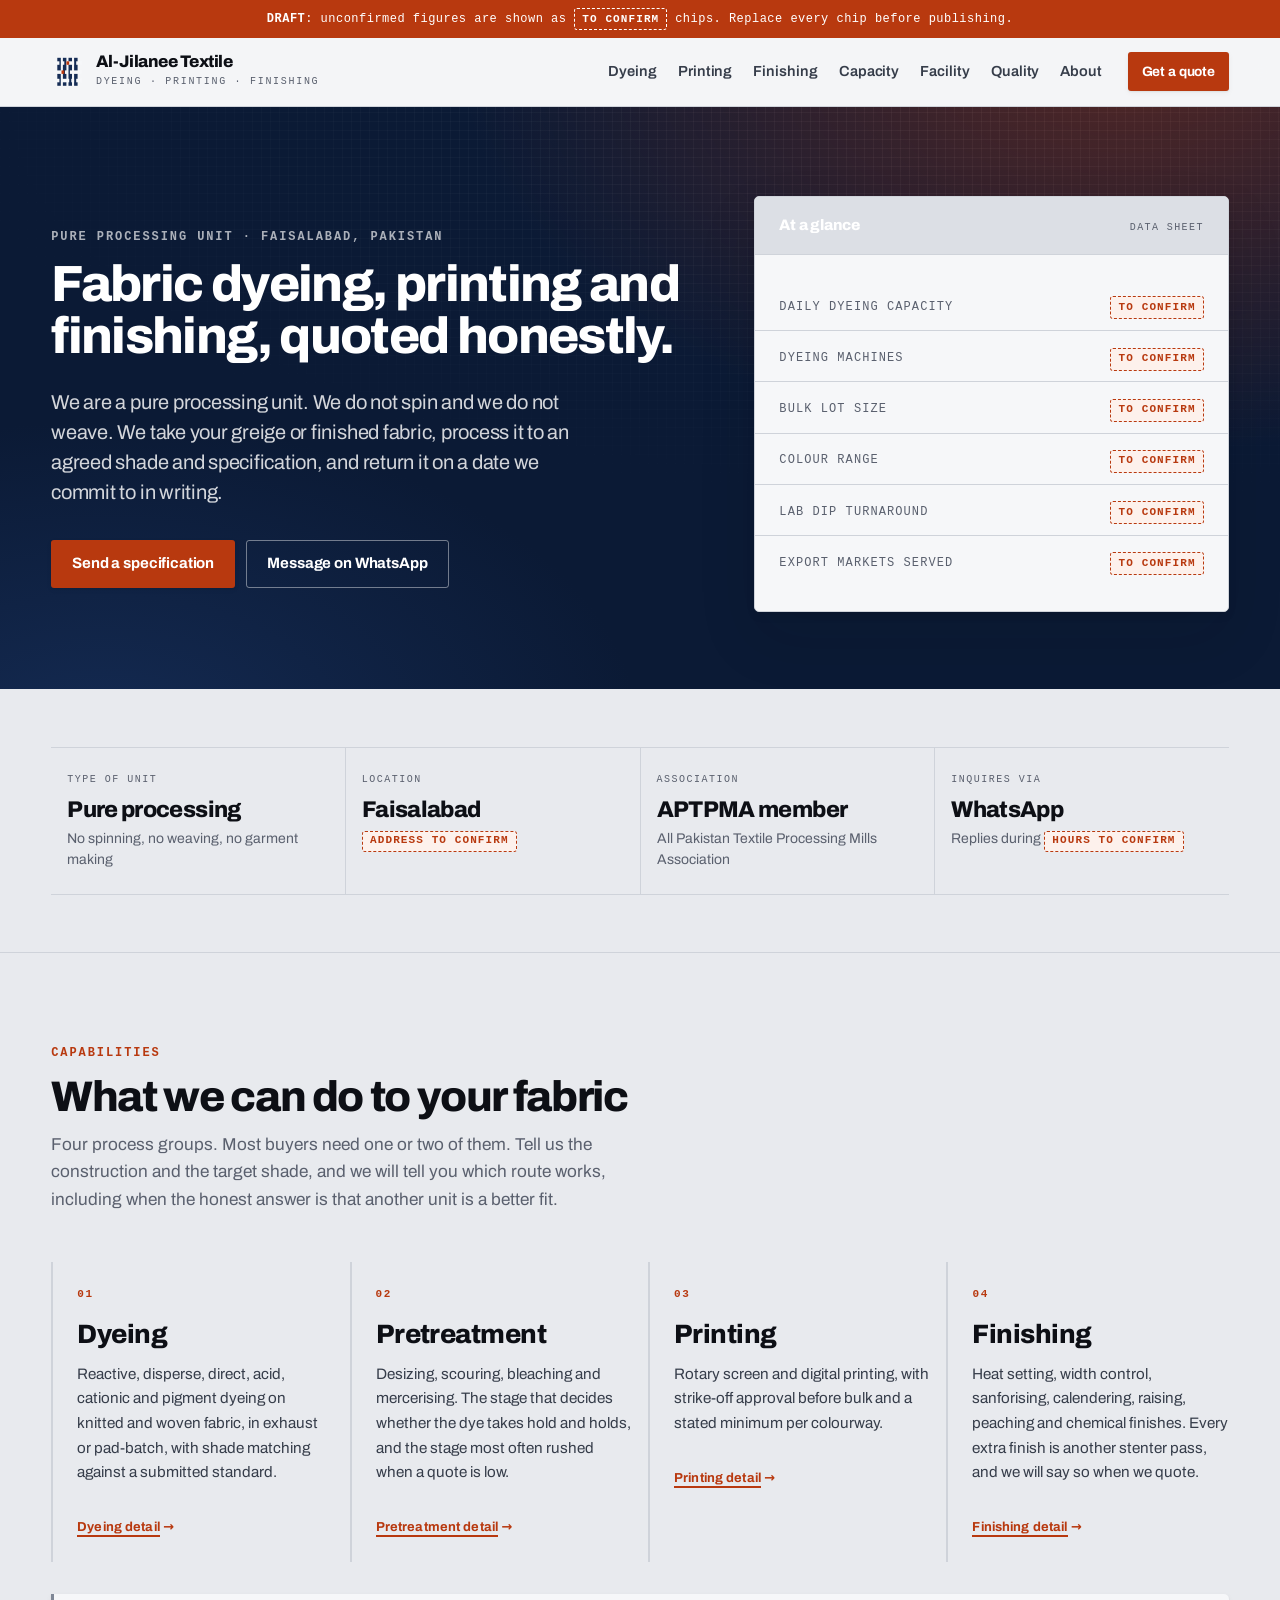
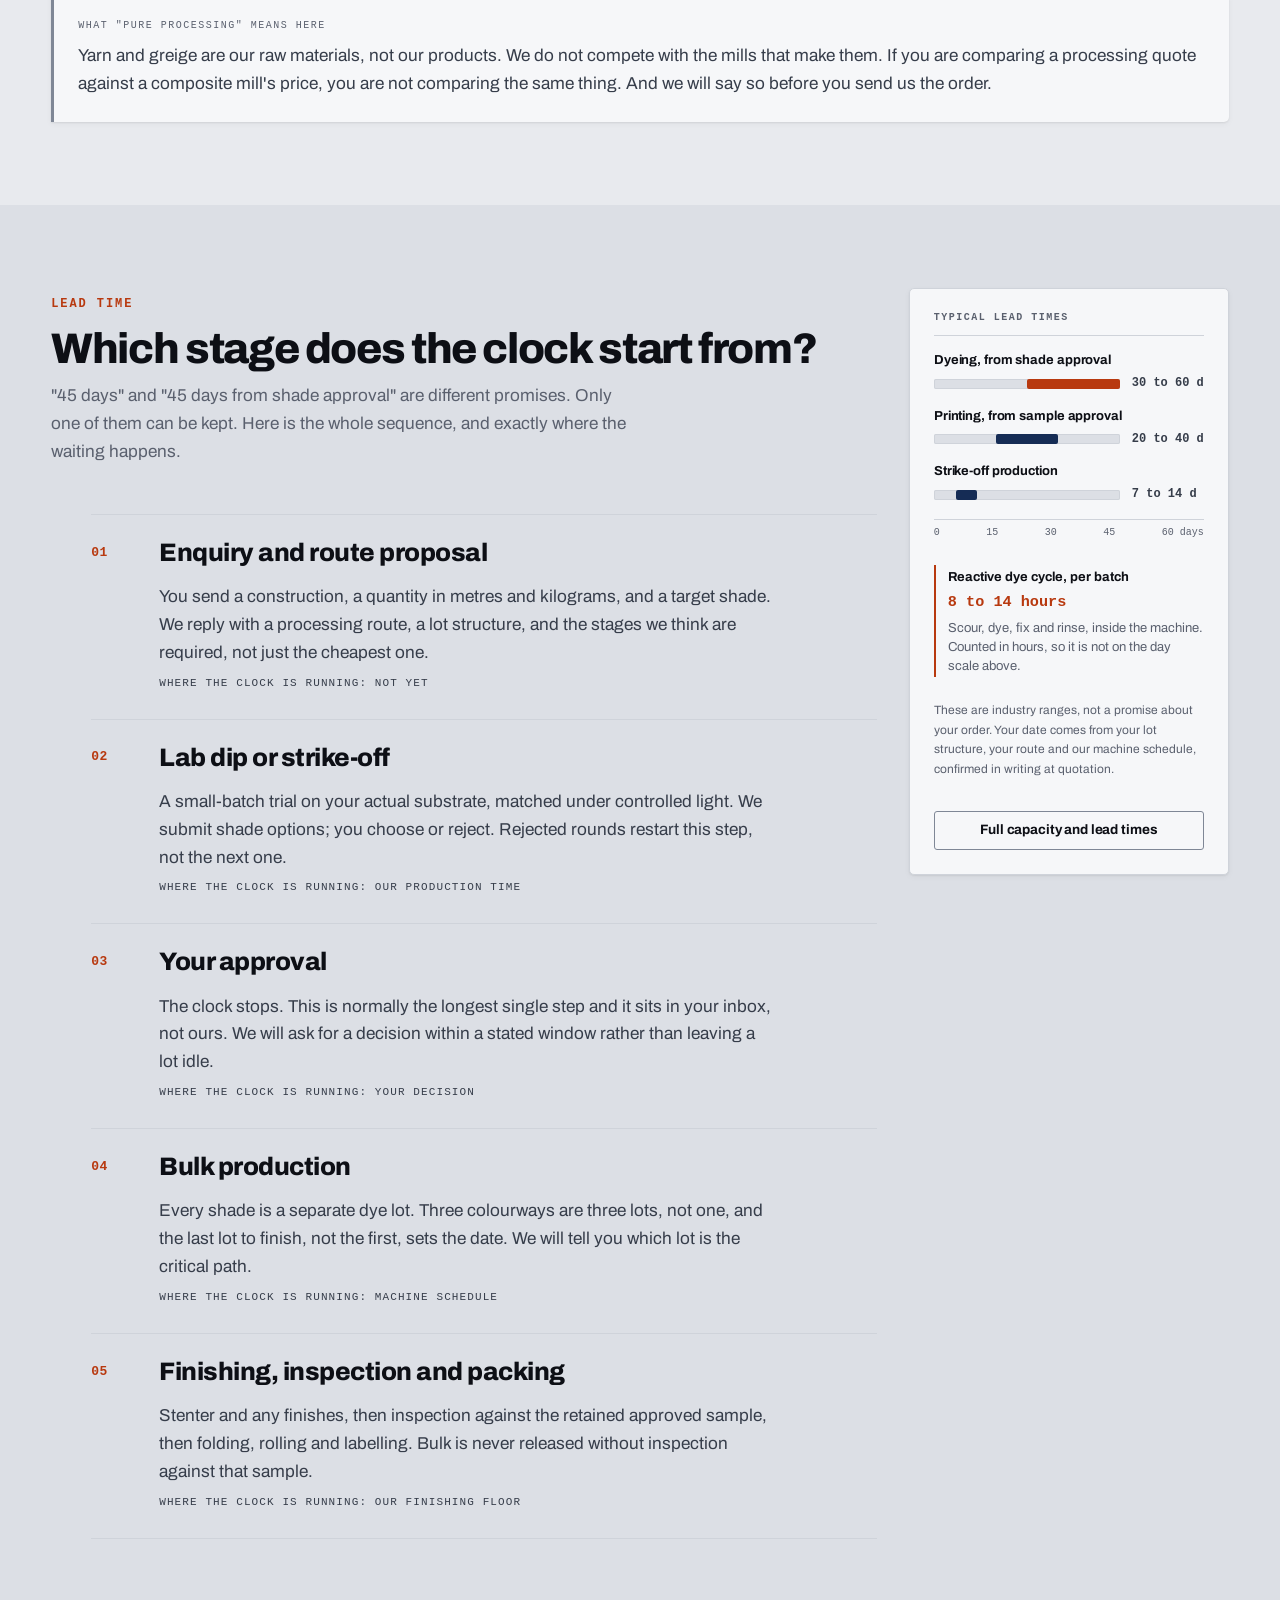
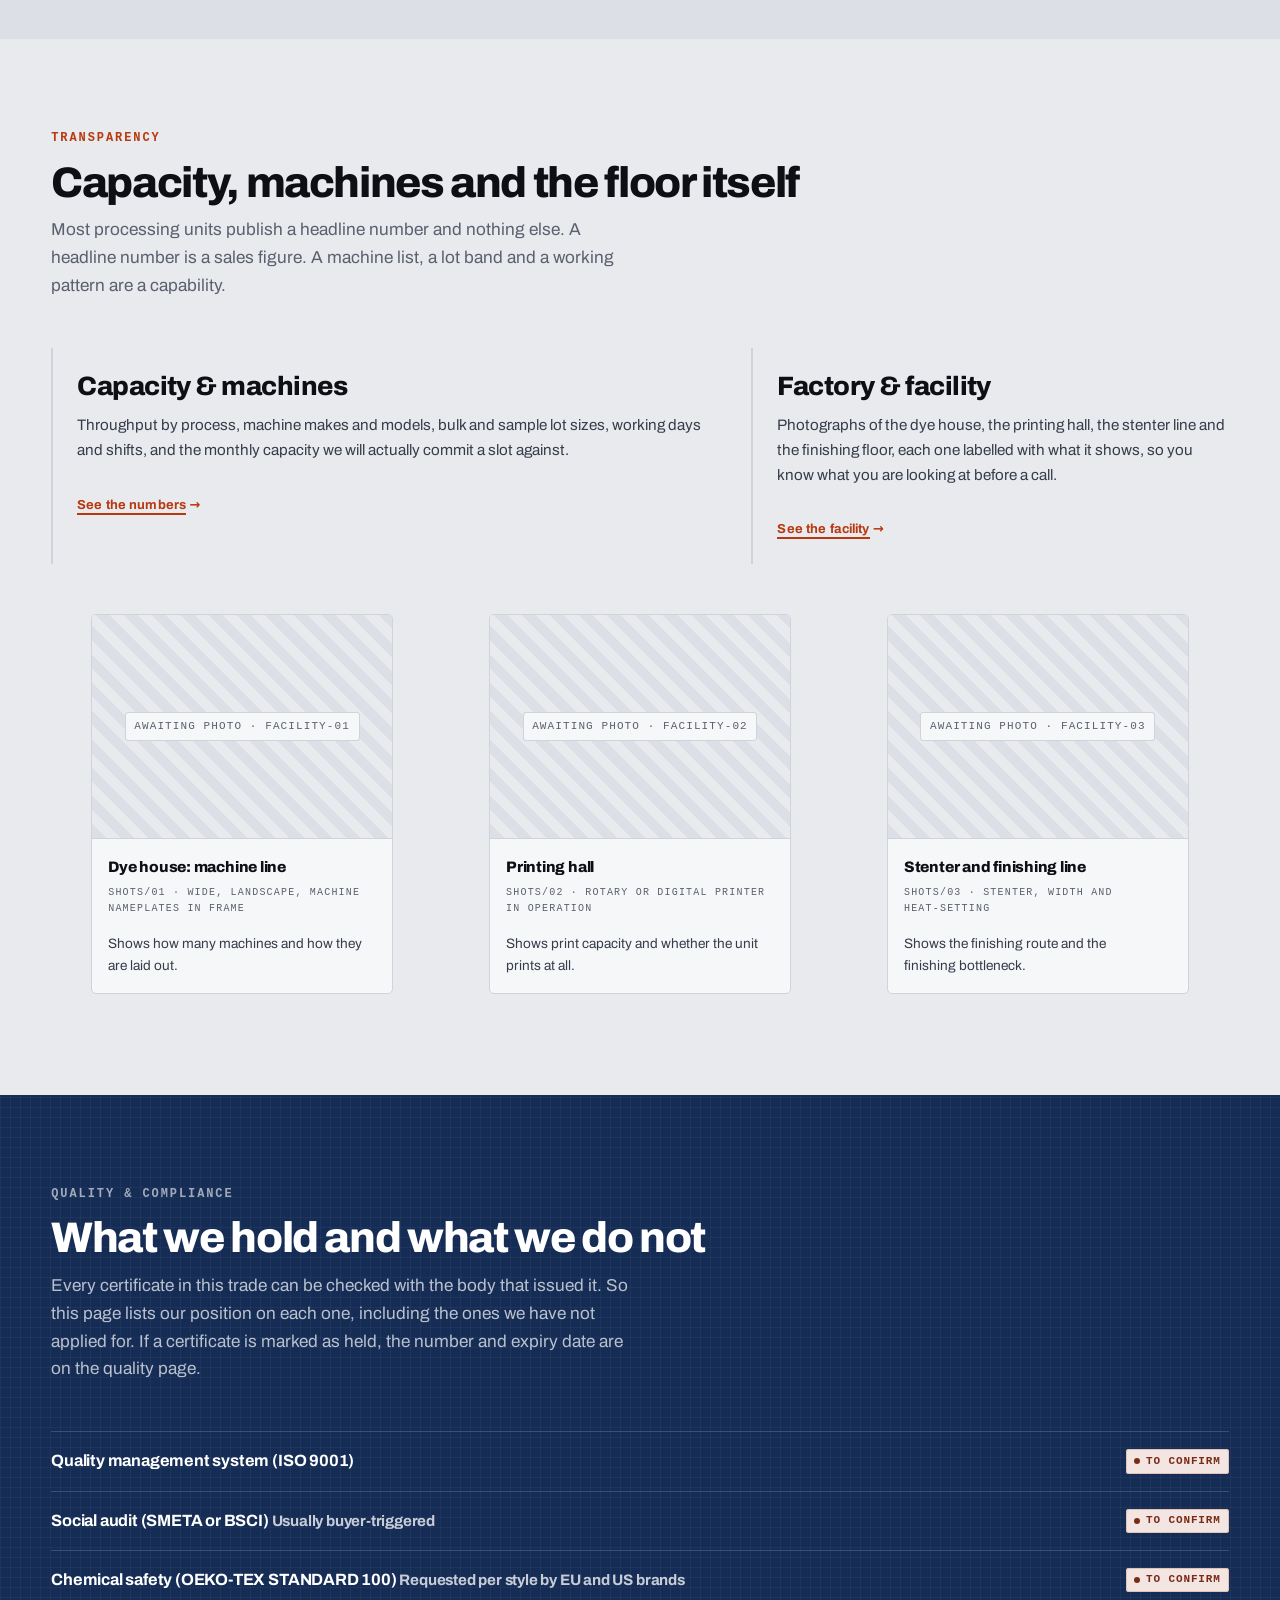
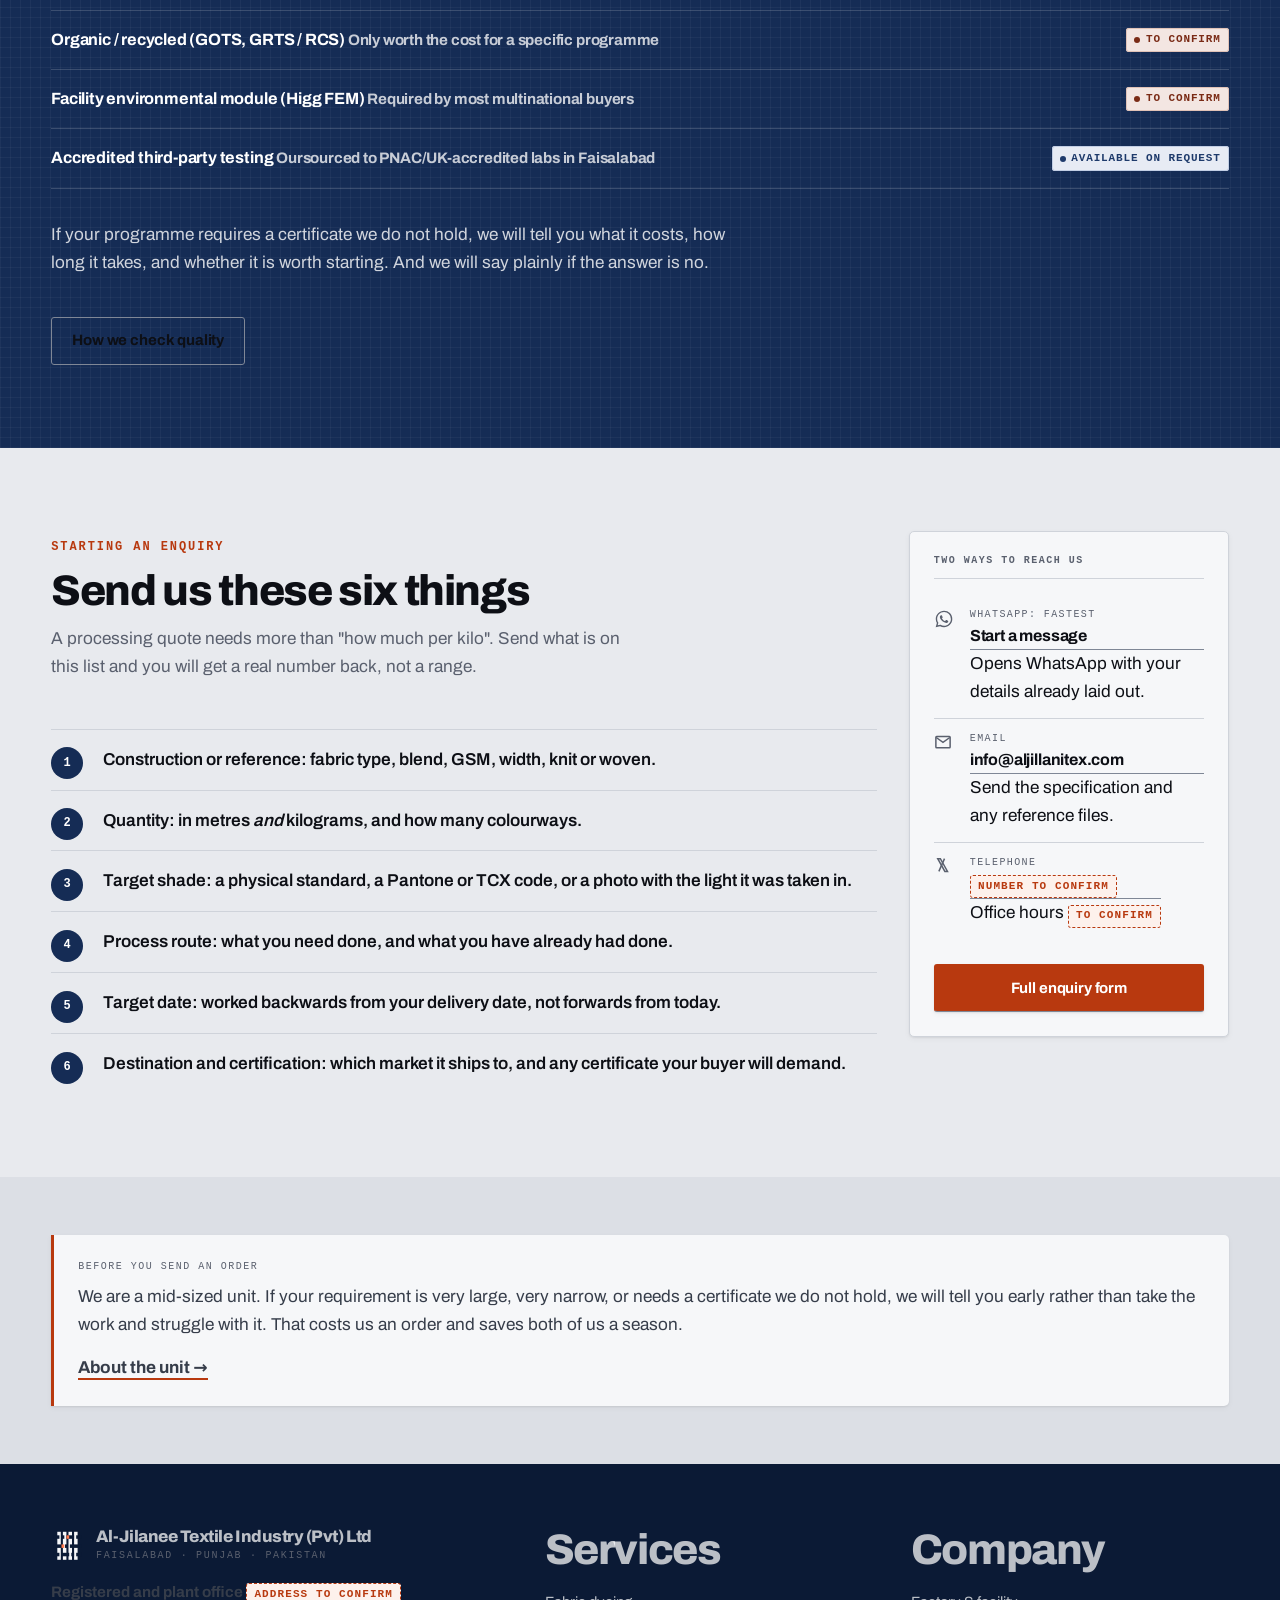
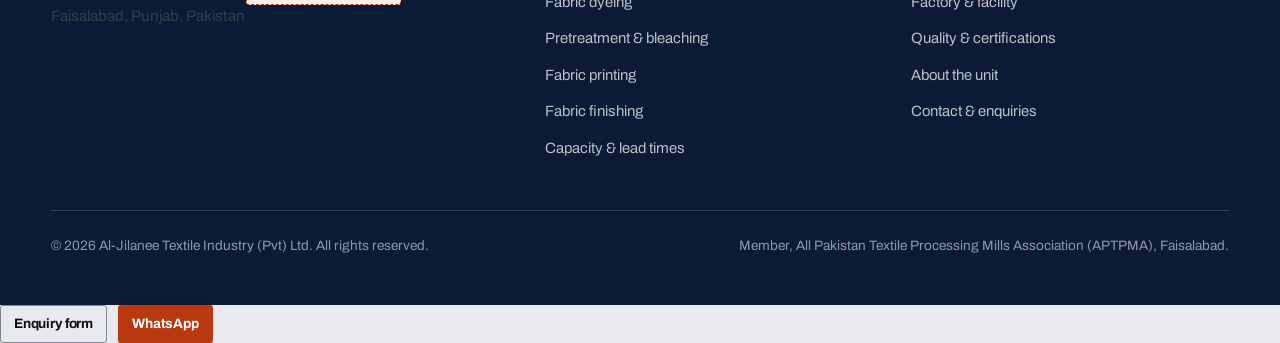
==== index.html @ 5ec2a874 "best-working-before-cycle-01: pre-audit baseline Visual redesign round 2 complete and verified (9/9 " ====
<!DOCTYPE html>
<html lang="en" class="no-js" data-draft="true">
<head>
<meta charset="utf-8">
<!--
  The line above must stay the first thing inside <head>. Browsers sniff the
  character encoding from the first 1024 bytes of the file, and a long comment
  placed before it is long enough to push it past that window. Get it wrong
  and every en dash and middle dot on this page renders as mojibake.
-->
<!--
  ==========================================================================
  AL-JILANEE TEXTILE INDUSTRY (PVT) LTD — HOMEPAGE
  ==========================================================================
  EDITING NOTES FOR THE SITE OWNER
  --------------------------------------------------------------------------
  Every value you will want to change is marked with an HTML comment like
  this one, and every unconfirmed value is visible on the page as a dashed
  "TO CONFIRM" chip. Nothing on this site is invented.

  Search this file for "EDIT:" to jump between them.
  Full instructions: docs/08-UPDATE-GUIDE.md
  Launch checklist:   docs/PRE-LAUNCH-GATE.md
  ==========================================================================
-->
<meta name="viewport" content="width=device-width, initial-scale=1">

<!-- EDIT: the domain. Set this once, after the domain is registered. -->
<title>Fabric Dyeing, Printing &amp; Finishing in Faisalabad | Al-Jilanee Textile</title>
<meta name="description" content="Al-Jilanee Textile Industry (Pvt) Ltd is a pure fabric processing unit in Faisalabad, Pakistan: dyeing, bleaching, printing and finishing. Capacity, machines, lead times and the certificates we do not hold are published openly.">
<link rel="canonical" href="https://www.aljillanitex.com/">

<!-- Open Graph / WhatsApp link preview. WhatsApp is the main sharing
     channel for this business, so og:image matters more than usual. -->
<meta property="og:type" content="website">
<meta property="og:site_name" content="Al-Jilanee Textile Industry (Pvt) Ltd">
<meta property="og:locale" content="en">
<meta property="og:url" content="https://www.aljillanitex.com/">
<meta property="og:title" content="Fabric Dyeing, Printing &amp; Finishing in Faisalabad | Al-Jilanee Textile">
<meta property="og:description" content="A pure processing unit in Faisalabad. Published capacity, machines, lead times and certifications, including the ones we do not hold.">
<!-- EDIT: produce assets/img/og-default.png at 1200x630. See CLIENT-CHECKLIST.md -->
<meta property="og:image" content="https://www.aljillanitex.com/assets/img/og-default.png">
<meta property="og:image:width" content="1200">
<meta property="og:image:height" content="630">
<meta name="twitter:card" content="summary_large_image">
<meta name="theme-color" content="#0b1a35">

<!-- Favicon. One per site, square, Google recommends over 48x48. -->
<link rel="icon" href="assets/img/favicon.svg" type="image/svg+xml">
<link rel="apple-touch-icon" href="assets/img/apple-touch-icon.png">
<link rel="manifest" href="site.webmanifest">

<!-- EDIT: keep the preload. It is what stops the headline painting in a
     fallback face and then jumping. Remove it only if you drop the webfont. -->
<link rel="preload" href="assets/fonts/archivo-var.woff2" as="font" type="font/woff2" crossorigin>
<link rel="stylesheet" href="assets/css/site.css">
<script src="assets/js/site.js" defer></script>

<!-- EDIT: leave the placeholder number until the real one is confirmed.
     Format: country code + number, digits only. e.g. 923001234567 -->
</head>

<!-- EDIT: data-wa is the WhatsApp number in international format, digits only. -->
<body data-wa="923000000000">

<!-- Draft gate. Remove data-draft="true" from <html> when the launch
     checklist is complete and this ribbon disappears by itself. -->
<div class="draft-ribbon">
  <strong>DRAFT</strong>: unconfirmed figures are shown as
  <span class="todo" style="border-color:#fff;color:#fff;background:transparent">TO CONFIRM</span>
  chips. Replace every chip before publishing.
</div>

<a class="skip" href="#main">Skip to main content</a>

<header class="site-header">
  <div class="wrap site-header__inner">
    <a class="brand" href="index.html" aria-label="Al-Jilanee Textile Industry, home">
      <svg class="brand__mark" viewBox="0 0 48 48" fill="none" aria-hidden="true" focusable="false">
        <g fill="var(--mark-warp)">
          <rect x="9" y="4" width="5" height="40"/><rect x="17" y="4" width="5" height="40"/>
          <rect x="25" y="4" width="5" height="40"/><rect x="33" y="4" width="5" height="40"/>
        </g>
        <g fill="var(--mark-weft)">
          <rect x="4" y="9" width="8" height="5"/><rect x="15" y="9" width="4" height="5"/>
          <rect x="22" y="9" width="11" height="5"/><rect x="36" y="9" width="8" height="5"/>
          <rect x="4" y="22" width="13" height="5"/><rect x="20" y="22" width="4" height="5"/>
          <rect x="27" y="22" width="17" height="5"/>
          <rect x="4" y="34" width="8" height="5"/><rect x="15" y="34" width="11" height="5"/>
          <rect x="29" y="34" width="4" height="5"/><rect x="36" y="34" width="8" height="5"/>
        </g>
        <g fill="var(--mark-dye)">
          <rect x="15" y="22" width="4" height="5"/><rect x="22" y="9" width="4" height="5"/>
        </g>
      </svg>
      <span>
        <span class="brand__name">Al-Jilanee Textile</span>
        <span class="brand__sub">Dyeing · Printing · Finishing</span>
      </span>
    </a>

    <button class="nav-toggle" type="button" data-nav-toggle
            aria-expanded="false" aria-controls="site-nav">Menu</button>

    <nav class="nav" id="site-nav" aria-label="Main">
      <ul class="nav__list">
        <li><a class="nav__link" href="dyeing.html">Dyeing</a></li>
        <li><a class="nav__link" href="printing.html">Printing</a></li>
        <li><a class="nav__link" href="finishing.html">Finishing</a></li>
        <li><a class="nav__link" href="capacity.html">Capacity</a></li>
        <li><a class="nav__link" href="facility.html">Facility</a></li>
        <li><a class="nav__link" href="quality.html">Quality</a></li>
        <li><a class="nav__link" href="about.html">About</a></li>
      </ul>
    </nav>

    <a class="btn btn--primary btn--sm header-cta" href="contact.html">Get a quote</a>
  </div>
</header>

<main id="main">

  <!-- ====================================================================
       1. INSTANT CLARITY
       A buyer must be able to answer "what do they do?" in one line and
       "what do I do next?" in one click. No carousel, no video autoplay,
       no animation competing with the headline.
       ==================================================================== -->
  <section class="hero">
    <div class="wrap hero__grid">
      <div>
        <span class="eyebrow">Pure processing unit · Faisalabad, Pakistan</span>
        <h1>Fabric dyeing, printing and finishing, quoted honestly.</h1>

        <p class="lead">
          We are a pure processing unit. We do not spin and we do not weave. We take
          your greige or finished fabric, process it to an agreed shade and
          specification, and return it on a date we commit to in writing.
        </p>

        <div class="hero__actions btn-row">
          <a class="btn btn--primary" href="contact.html">Send a specification</a>
          <a class="btn btn--ghost"
             href="https://wa.me/923000000000?text=Hello%2C%20I%20am%20sourcing%20fabric%20processing%20in%20Faisalabad.%20I%20would%20like%20to%20discuss%20a%20requirement.%0A%0AFabric%20%2F%20construction%3A%0AQuantity%3A%0AProcess%20needed%3A%0ATarget%20date%3A" data-wa-msg="Hello, I am sourcing fabric processing in Faisalabad. I would like to discuss a requirement.&#10;&#10;Fabric / construction:&#10;Quantity:&#10;Process needed:&#10;Target date:"
             target="_blank" rel="noopener">Message on WhatsApp</a>
        </div>
      </div>

      <!-- The signature component. A buyer's first question is "how big are
           you?" — so the first thing on the page answers it, with a chip on
           every line we have not yet been given the true figure for. -->
      <aside class="datasheet" aria-labelledby="glance-h">
        <div class="datasheet__head">
          <span class="datasheet__title" id="glance-h">At a glance</span>
          <span class="datasheet__stamp">Data sheet</span>
        </div>
        <dl class="datasheet__rows">
          <div class="datasheet__row">
            <dt>Daily dyeing capacity</dt>
            <dd><span class="todo">To confirm</span><span class="edit-note"><span class="edit-note">EDIT: capacity.html</span></span></dd>
          </div>
          <div class="datasheet__row">
            <dt>Dyeing machines</dt>
            <dd><span class="todo">To confirm</span><span class="edit-note"><span class="edit-note">EDIT: capacity.html</span></span></dd>
          </div>
          <div class="datasheet__row">
            <dt>Bulk lot size</dt>
            <dd><span class="todo">To confirm</span><span class="edit-note"><span class="edit-note">EDIT: capacity.html</span></span></dd>
          </div>
          <div class="datasheet__row">
            <dt>Colour range</dt>
            <dd><span class="todo">To confirm</span><span class="edit-note"><span class="edit-note">EDIT: dyeing.html</span></span></dd>
          </div>
          <div class="datasheet__row">
            <dt>Lab dip turnaround</dt>
            <dd><span class="todo">To confirm</span><span class="edit-note"><span class="edit-note">EDIT: quality.html</span></span></dd>
          </div>
          <div class="datasheet__row">
            <dt>Export markets served</dt>
            <dd><span class="todo">To confirm</span><span class="edit-note"><span class="edit-note">EDIT: about.html</span></span></dd>
          </div>
        </dl>
      </aside>
    </div>
  </section>

  <!-- ====================================================================
       2. THE FOUR NUMBERS
       Short, scannable, and honest. Chosen to be the four facts a buyer
       screens on before deciding to read further.
       ==================================================================== -->
  <section class="section section--tight">
    <div class="wrap">
      <div class="factstrip">
        <div class="fact">
          <span class="fact__k">Type of unit</span>
          <span class="fact__v">Pure processing</span>
          <span class="fact__n">No spinning, no weaving, no garment making</span>
        </div>
        <div class="fact">
          <span class="fact__k">Location</span>
          <span class="fact__v">Faisalabad</span>
          <!-- EDIT: street / plot / area, from the client's business card -->
          <span class="fact__n"><span class="todo">Address to confirm</span></span>
        </div>
        <div class="fact">
          <span class="fact__k">Association</span>
          <span class="fact__v">APTPMA member</span>
          <span class="fact__n">All Pakistan Textile Processing Mills Association</span>
        </div>
        <div class="fact">
          <span class="fact__k">Inquires via</span>
          <span class="fact__v">WhatsApp</span>
          <span class="fact__n">Replies during <span class="todo">hours to confirm</span></span>
        </div>
      </div>
    </div>
  </section>

  <!-- ====================================================================
       3. CAPABILITIES
       Written in the buyer's language, not the mill's. Each card answers
       "can you do my job?" rather than naming a department.
       ==================================================================== -->
  <section class="section section--rule" id="capabilities">
    <div class="wrap">
      <div class="section-head">
        <span class="eyebrow eyebrow--signal">Capabilities</span>
        <h2>What we can do to your fabric</h2>
        <p>
          Four process groups. Most buyers need one or two of them. Tell us the
          construction and the target shade, and we will tell you which route
          works, including when the honest answer is that another unit is a
          better fit.
        </p>
      </div>

      <div class="grid grid-4">
        <article class="card card--link">
          <span class="card__index">01</span>
          <h3>Dyeing</h3>
          <p>
            Reactive, disperse, direct, acid, cationic and pigment dyeing on
            knitted and woven fabric, in exhaust or pad-batch, with shade
            matching against a submitted standard.
          </p>
          <div class="card__foot"><a class="link-arrow" href="dyeing.html">Dyeing detail</a></div>
        </article>

        <article class="card card--link">
          <span class="card__index">02</span>
          <h3>Pretreatment</h3>
          <p>
            Desizing, scouring, bleaching and mercerising. The stage that decides
            whether the dye takes hold and holds, and the stage most often
            rushed when a quote is low.
          </p>
          <div class="card__foot"><a class="link-arrow" href="dyeing.html#pretreatment">Pretreatment detail</a></div>
        </article>

        <article class="card card--link">
          <span class="card__index">03</span>
          <h3>Printing</h3>
          <p>
            Rotary screen and digital printing, with strike-off approval before
            bulk and a stated minimum per colourway.
          </p>
          <div class="card__foot"><a class="link-arrow" href="printing.html">Printing detail</a></div>
        </article>

        <article class="card card--link">
          <span class="card__index">04</span>
          <h3>Finishing</h3>
          <p>
            Heat setting, width control, sanforising, calendering, raising,
            peaching and chemical finishes. Every extra finish is another
            stenter pass, and we will say so when we quote.
          </p>
          <div class="card__foot"><a class="link-arrow" href="finishing.html">Finishing detail</a></div>
        </article>
      </div>

      <div class="callout mt-6">
        <span class="callout__k">What "pure processing" means here</span>
        <p>
          Yarn and greige are our raw materials, not our products. We do not
          compete with the mills that make them. If you are comparing a
          processing quote against a composite mill's price, you are not
          comparing the same thing. And we will say so before you send us
          the order.
        </p>
      </div>
    </div>
  </section>

  <!-- ====================================================================
       4. HOW THE CLOCK WORKS
       The single most credibility-building section on the site, because it
       names the stage the lead time starts from — the thing almost every
       competitor site leaves ambiguous.
       ==================================================================== -->
  <section class="section section--sunk">
    <div class="wrap">
      <div class="grid grid-sidebar">
        <div>
          <div class="section-head">
            <span class="eyebrow eyebrow--signal">Lead time</span>
            <h2>Which stage does the clock start from?</h2>
            <p>
              "45 days" and "45 days from shade approval" are different promises.
              Only one of them can be kept. Here is the whole sequence, and
              exactly where the waiting happens.
            </p>
          </div>

          <ol class="flow">
            <li class="flow__step">
              <div class="flow__body">
                <h3>Enquiry and route proposal</h3>
                <p>
                  You send a construction, a quantity in metres and kilograms, and
                  a target shade. We reply with a processing route, a lot
                  structure, and the stages we think are required, not just the
                  cheapest one.
                </p>
                <p class="flow__meta">Where the clock is running: not yet</p>
              </div>
            </li>
            <li class="flow__step">
              <div class="flow__body">
                <h3>Lab dip or strike-off</h3>
                <p>
                  A small-batch trial on your actual substrate, matched under
                  controlled light. We submit shade options; you choose or reject.
                  Rejected rounds restart this step, not the next one.
                </p>
                <p class="flow__meta">Where the clock is running: our production time</p>
              </div>
            </li>
            <li class="flow__step">
              <div class="flow__body">
                <h3>Your approval</h3>
                <p>
                  The clock stops. This is normally the longest single step and it
                  sits in your inbox, not ours. We will ask for a decision within a
                  stated window rather than leaving a lot idle.
                </p>
                <p class="flow__meta">Where the clock is running: your decision</p>
              </div>
            </li>
            <li class="flow__step">
              <div class="flow__body">
                <h3>Bulk production</h3>
                <p>
                  Every shade is a separate dye lot. Three colourways are three
                  lots, not one, and the last lot to finish, not the first, sets
                  the date. We will tell you which lot is the critical path.
                </p>
                <p class="flow__meta">Where the clock is running: machine schedule</p>
              </div>
            </li>
            <li class="flow__step">
              <div class="flow__body">
                <h3>Finishing, inspection and packing</h3>
                <p>
                  Stenter and any finishes, then inspection against the retained
                  approved sample, then folding, rolling and labelling. Bulk is
                  never released without inspection against that sample.
                </p>
                <p class="flow__meta">Where the clock is running: our finishing floor</p>
              </div>
            </li>
          </ol>
        </div>

        <aside class="rail">
          <h2 class="rail__title">Typical lead times</h2>

          <!--
            A range chart, not a list. One linear 0 to 60 day scale, three
            rows. Each bar spans that stage's published minimum to maximum,
            so a reader can see at a glance that printing is faster than
            dyeing, and that both are counted from a different starting point.

            The reactive dye cycle is deliberately NOT on this scale. It is
            8 to 14 hours, which is under a day, and a one-pixel bar beside a
            60-day bar would mislead. It sits below in its own unit, labelled.

            These are published industry ranges, not a commitment on any
            particular order. The caption below says so in words.
          -->
          <figure class="rangebar">
            <div class="rangebar__row">
              <span class="rangebar__k">Dyeing, from shade approval</span>
              <span class="rangebar__track">
                <span class="rangebar__bar" style="left:50%;width:50%"></span>
              </span>
              <span class="rangebar__v">30 to 60 d</span>
            </div>
            <div class="rangebar__row">
              <span class="rangebar__k">Printing, from sample approval</span>
              <span class="rangebar__track">
                <span class="rangebar__bar" style="left:33.3%;width:33.4%"></span>
              </span>
              <span class="rangebar__v">20 to 40 d</span>
            </div>
            <div class="rangebar__row">
              <span class="rangebar__k">Strike-off production</span>
              <span class="rangebar__track">
                <span class="rangebar__bar" style="left:11.7%;width:11.7%"></span>
              </span>
              <span class="rangebar__v">7 to 14 d</span>
            </div>
            <div class="rangebar__axis" aria-hidden="true">
              <span>0</span><span>15</span><span>30</span><span>45</span><span>60 days</span>
            </div>
          </figure>

          <div class="hangtime">
            <span class="hangtime__k">Reactive dye cycle, per batch</span>
            <span class="hangtime__v">8 to 14 hours</span>
            <span class="hangtime__n">Scour, dye, fix and rinse, inside the machine. Counted in hours, so it is not on the day scale above.</span>
          </div>

          <p class="text-xs text-muted mt-5">
            These are industry ranges, not a promise about your order. Your date
            comes from your lot structure, your route and our machine schedule,
            confirmed in writing at quotation.
          </p>
          <a class="btn btn--ghost btn--sm btn--block mt-4" href="capacity.html">Full capacity and lead times</a>
        </aside>
      </div>
    </div>
  </section>

  <!-- ====================================================================
       5. CAPACITY + FACILITY PROOF
       Two things a textile buyer checks before anything else: how big, and
       is it real. Both are here, above the fold of page two.
       ==================================================================== -->
  <section class="section">
    <div class="wrap">
      <div class="section-head">
        <span class="eyebrow eyebrow--signal">Transparency</span>
        <h2>Capacity, machines and the floor itself</h2>
        <p>
          Most processing units publish a headline number and nothing else. A
          headline number is a sales figure. A machine list, a lot band and a
          working pattern are a capability.
        </p>
      </div>

      <div class="grid grid-2 mb-6">
        <article class="card card--link">
          <h3>Capacity &amp; machines</h3>
          <p>
            Throughput by process, machine makes and models, bulk and sample lot
            sizes, working days and shifts, and the monthly capacity we will
            actually commit a slot against.
          </p>
          <div class="card__foot"><a class="link-arrow" href="capacity.html">See the numbers</a></div>
        </article>
        <article class="card card--link">
          <h3>Factory &amp; facility</h3>
          <p>
            Photographs of the dye house, the printing hall, the stenter line and
            the finishing floor, each one labelled with what it shows, so you
            know what you are looking at before a call.
          </p>
          <div class="card__foot"><a class="link-arrow" href="facility.html">See the facility</a></div>
        </article>
      </div>

      <!-- Placeholder frames. These are not broken images: they are
           labelled spec plates showing exactly which photograph belongs in
           each slot. The client replaces each one with a real photo. -->
      <div class="gallery gallery--3">
        <figure class="shot">
          <div class="shot__frame">
            <span class="shot__pending">Awaiting photo · facility-01</span>
          </div>
          <figcaption class="shot__body">
            <p class="shot__title">Dye house: machine line</p>
            <p class="shot__meta">SHOTS/01 · wide, landscape, machine nameplates in frame</p>
            <p class="shot__note">Shows how many machines and how they are laid out.</p>
          </figcaption>
        </figure>
        <figure class="shot">
          <div class="shot__frame">
            <span class="shot__pending">Awaiting photo · facility-02</span>
          </div>
          <figcaption class="shot__body">
            <p class="shot__title">Printing hall</p>
            <p class="shot__meta">SHOTS/02 · rotary or digital printer in operation</p>
            <p class="shot__note">Shows print capacity and whether the unit prints at all.</p>
          </figcaption>
        </figure>
        <figure class="shot">
          <div class="shot__frame">
            <span class="shot__pending">Awaiting photo · facility-03</span>
          </div>
          <figcaption class="shot__body">
            <p class="shot__title">Stenter and finishing line</p>
            <p class="shot__meta">SHOTS/03 · stenter, width and heat-setting</p>
            <p class="shot__note">Shows the finishing route and the finishing bottleneck.</p>
          </figcaption>
        </figure>
      </div>
    </div>
  </section>

  <!-- ====================================================================
       6. QUALITY — INCLUDING WHAT WE DO NOT HOLD
       This is the section that separates this site from its peers. Buyers
       verify certificates. Publishing the gaps is faster and more credible
       than being found out.
       ==================================================================== -->
  <section class="section section--dark on-dark" id="trust">
    <div class="wrap">
      <div class="section-head">
        <span class="eyebrow">Quality &amp; compliance</span>
        <h2>What we hold and what we do not</h2>
        <p>
          Every certificate in this trade can be checked with the body that
          issued it. So this page lists our position on each one, including the
          ones we have not applied for. If a certificate is marked as held, the
          number and expiry date are on the quality page.
        </p>
      </div>

      <div class="keyvalue">
        <div class="keyvalue__row">
          <span class="keyvalue__k">Quality management system (ISO 9001)
            <span class="keyvalue__n"><span class="edit-note">EDIT: mark held or not held</span></span></span>
          <span class="status status--notheld">To confirm</span>
        </div>
        <div class="keyvalue__row">
          <span class="keyvalue__k">Social audit (SMETA or BSCI)
            <span class="keyvalue__n">Usually buyer-triggered</span></span>
          <span class="status status--notheld">To confirm</span>
        </div>
        <div class="keyvalue__row">
          <span class="keyvalue__k">Chemical safety (OEKO-TEX STANDARD 100)
            <span class="keyvalue__n">Requested per style by EU and US brands</span></span>
          <span class="status status--notheld">To confirm</span>
        </div>
        <div class="keyvalue__row">
          <span class="keyvalue__k">Organic / recycled (GOTS, GRTS / RCS)
            <span class="keyvalue__n">Only worth the cost for a specific programme</span></span>
          <span class="status status--notheld">To confirm</span>
        </div>
        <div class="keyvalue__row">
          <span class="keyvalue__k">Facility environmental module (Higg FEM)
            <span class="keyvalue__n">Required by most multinational buyers</span></span>
          <span class="status status--notheld">To confirm</span>
        </div>
        <div class="keyvalue__row">
          <span class="keyvalue__k">Accredited third-party testing
            <span class="keyvalue__n">Oursourced to PNAC/UK-accredited labs in Faisalabad</span></span>
          <span class="status status--onrequest">Available on request</span>
        </div>
      </div>

      <p class="mt-6 measure">
        If your programme requires a certificate we do not hold, we will tell you
        what it costs, how long it takes, and whether it is worth starting. And
        we will say plainly if the answer is no.
      </p>

      <a class="btn btn--ghost mt-5" href="quality.html">How we check quality</a>
    </div>
  </section>

  <!-- ====================================================================
       7. THE ENQUIRY
       A buyer who does not know what to send will not send it. We tell them
       exactly what to include, and give them two routes.
       ==================================================================== -->
  <section class="section">
    <div class="wrap">
      <div class="grid grid-sidebar">
        <div>
          <div class="section-head">
            <span class="eyebrow eyebrow--signal">Starting an enquiry</span>
            <h2>Send us these six things</h2>
            <p>
              A processing quote needs more than "how much per kilo". Send what is
              on this list and you will get a real number back, not a range.
            </p>
          </div>
          <ol class="brief-list">
            <li>Construction or reference: fabric type, blend, GSM, width, knit or woven.</li>
            <li>Quantity: in metres <em>and</em> kilograms, and how many colourways.</li>
            <li>Target shade: a physical standard, a Pantone or TCX code, or a photo with the light it was taken in.</li>
            <li>Process route: what you need done, and what you have already had done.</li>
            <li>Target date: worked backwards from your delivery date, not forwards from today.</li>
            <li>Destination and certification: which market it ships to, and any certificate your buyer will demand.</li>
          </ol>
        </div>

        <aside class="rail">
          <h2 class="rail__title">Two ways to reach us</h2>
          <div class="channel">
            <span class="channel__icon" aria-hidden="true">
              <svg width="20" height="20" viewBox="0 0 24 24" fill="currentColor"><path d="M12.04 2C6.58 2 2.13 6.45 2.13 11.91c0 1.75.46 3.46 1.32 4.96L2 22l5.25-1.38a9.9 9.9 0 0 0 4.79 1.22h.01c5.46 0 9.91-4.45 9.91-9.91 0-2.65-1.03-5.14-2.9-7.01A9.82 9.82 0 0 0 12.04 2m0 18.15h-.01a8.2 8.2 0 0 1-4.19-1.15l-.3-.18-3.12.82.83-3.04-.2-.31a8.2 8.2 0 0 1-1.26-4.38c0-4.54 3.7-8.23 8.25-8.23 2.2 0 4.27.86 5.82 2.42a8.19 8.19 0 0 1 2.41 5.82c0 4.54-3.7 8.23-8.23 8.23m4.52-6.16c-.25-.12-1.47-.72-1.69-.81-.23-.08-.39-.12-.56.13-.16.24-.64.8-.78.97-.15.16-.29.18-.53.06-.25-.13-1.05-.39-1.99-1.23-.74-.66-1.23-1.47-1.38-1.72-.14-.25-.01-.38.11-.5.11-.11.25-.29.37-.43.13-.15.17-.25.25-.41.08-.17.04-.31-.02-.43-.06-.12-.56-1.34-.76-1.84-.2-.48-.4-.42-.56-.43h-.47c-.17 0-.43.06-.66.31-.22.25-.86.85-.86 2.07s.89 2.4 1.01 2.56c.12.17 1.74 2.67 4.23 3.74.59.26 1.05.41 1.41.52.59.19 1.13.16 1.56.1.47-.07 1.47-.6 1.68-1.18.2-.58.2-1.07.15-1.18-.06-.11-.22-.17-.47-.29"/></svg>
            </span>
            <span>
              <span class="channel__k">WhatsApp: fastest</span>
              <a class="channel__v" href="https://wa.me/923000000000?text=Hello%2C%20I%20am%20enquiring%20about%20fabric%20processing%20at%20Al-Jilanee%20Textile.%0A%0AFabric%20%2F%20construction%3A%0AQuantity%20(m%20and%20kg)%3A%0AProcess%20needed%3A%0ATarget%20date%3A%0ADestination%3A" data-wa-msg="Hello, I am enquiring about fabric processing at Al-Jilanee Textile.&#10;&#10;Fabric / construction:&#10;Quantity (m and kg):&#10;Process needed:&#10;Target date:&#10;Destination:"
                 target="_blank" rel="noopener">Start a message</a>
              <span class="channel__n">Opens WhatsApp with your details already laid out.</span>
            </span>
          </div>
          <div class="channel">
            <span class="channel__icon" aria-hidden="true">
              <svg width="18" height="18" viewBox="0 0 24 24" fill="none" stroke="currentColor" stroke-width="2"><rect x="2.5" y="4.5" width="19" height="15" rx="1"/><path d="m3 6 9 6.5L21 6"/></svg>
            </span>
            <span>
              <span class="channel__k">Email</span>
              <a class="channel__v" href="mailto:info@aljillanitex.com">info@aljillanitex.com</a>
              <span class="channel__n">Send the specification and any reference files.</span>
            </span>
          </div>
          <div class="channel">
            <span class="channel__icon" aria-hidden="true">
              <svg width="18" height="18" viewBox="0 0 24 24" fill="none" stroke="currentColor" stroke-width="2"><path d="M5 3.5h3.5L18 20.5h-3.5z"/><path d="M14 3.5 6.5 20.5"/></svg>
            </span>
            <span>
              <span class="channel__k">Telephone</span>
              <!-- EDIT: real office and mobile numbers, with +92 41 / +92 3xx -->
              <a class="channel__v" href="tel:+923000000000"><span class="todo">Number to confirm</span></a>
              <span class="channel__n">Office hours <span class="todo">to confirm</span></span>
            </span>
          </div>
          <a class="btn btn--primary btn--block mt-5" href="contact.html">Full enquiry form</a>
        </aside>
      </div>
    </div>
  </section>

  <!-- ====================================================================
       8. CLOSING
       ==================================================================== -->
  <section class="section section--sunk section--tight">
    <div class="wrap">
      <div class="callout callout--signal">
        <span class="callout__k">Before you send an order</span>
        <p>
          We are a mid-sized unit. If your requirement is very large, very
          narrow, or needs a certificate we do not hold, we will tell you early
          rather than take the work and struggle with it. That costs us an order
          and saves both of us a season.
        </p>
        <p class="mt-4">
          <a class="link-arrow" href="about.html">About the unit →</a>
        </p>
      </div>
    </div>
  </section>

</main>

<footer class="site-footer">
  <div class="wrap">
    <div class="footer-grid">
      <div>
        <a class="brand" href="index.html">
          <svg class="brand__mark" viewBox="0 0 48 48" fill="none" aria-hidden="true" focusable="false">
        <g fill="var(--mark-warp)">
          <rect x="9" y="4" width="5" height="40"/><rect x="17" y="4" width="5" height="40"/>
          <rect x="25" y="4" width="5" height="40"/><rect x="33" y="4" width="5" height="40"/>
        </g>
        <g fill="var(--mark-weft)">
          <rect x="4" y="9" width="8" height="5"/><rect x="15" y="9" width="4" height="5"/>
          <rect x="22" y="9" width="11" height="5"/><rect x="36" y="9" width="8" height="5"/>
          <rect x="4" y="22" width="13" height="5"/><rect x="20" y="22" width="4" height="5"/>
          <rect x="27" y="22" width="17" height="5"/>
          <rect x="4" y="34" width="8" height="5"/><rect x="15" y="34" width="11" height="5"/>
          <rect x="29" y="34" width="4" height="5"/><rect x="36" y="34" width="8" height="5"/>
        </g>
        <g fill="var(--mark-dye)">
          <rect x="15" y="22" width="4" height="5"/><rect x="22" y="9" width="4" height="5"/>
        </g>
      </svg>
          <span>
            <span class="brand__name">Al-Jilanee Textile Industry (Pvt) Ltd</span>
            <span class="brand__sub">Faisalabad · Punjab · Pakistan</span>
          </span>
        </a>
        <!-- EDIT: full postal address, in the standard Faisalabad format -->
        <address class="addr mt-4">
          <strong>Registered and plant office</strong>
          <span class="todo">Address to confirm</span><br>
          Faisalabad, Punjab, Pakistan
        </address>
      </div>

      <div>
        <h2>Services</h2>
        <ul class="footer-links">
          <li><a href="dyeing.html">Fabric dyeing</a></li>
          <li><a href="dyeing.html#pretreatment">Pretreatment &amp; bleaching</a></li>
          <li><a href="printing.html">Fabric printing</a></li>
          <li><a href="finishing.html">Fabric finishing</a></li>
          <li><a href="capacity.html">Capacity &amp; lead times</a></li>
        </ul>
      </div>

      <div>
        <h2>Company</h2>
        <ul class="footer-links">
          <li><a href="facility.html">Factory &amp; facility</a></li>
          <li><a href="quality.html">Quality &amp; certifications</a></li>
          <li><a href="about.html">About the unit</a></li>
          <li><a href="contact.html">Contact &amp; enquiries</a></li>
          <li><a href="assets/img/og-default.png" hidden aria-hidden="true"> </a></li>
        </ul>
      </div>
    </div>

    <div class="footer-bottom">
      <!-- EDIT: year is set here, update on each new year -->
      <p>&copy; <span data-year>2026</span> Al-Jilanee Textile Industry (Pvt) Ltd. All rights reserved.</p>
      <p>Member, All Pakistan Textile Processing Mills Association (APTPMA), Faisalabad.</p>
    </div>
  </div>
</footer>

<!-- Mobile action rail. Sits below the fold on desktop; on small screens it
     is a fixed two-button bar. Buttons are 48px tall, above the WCAG 2.2 AA
     target-size floor. -->
<div class="wa-bar">
  <a class="btn btn--ghost btn--sm" href="contact.html">Enquiry form</a>
  <a class="btn btn--primary btn--sm" href="https://wa.me/923000000000?text=Hello%2C%20I%20am%20enquiring%20about%20fabric%20processing%20at%20Al-Jilanee%20Textile%2C%20Faisalabad.%0A%0AFabric%20%2F%20construction%3A%0AQuantity%20(m%20and%20kg)%3A%0AProcess%20needed%3A%0ATarget%20date%3A" data-wa-msg="Hello, I am enquiring about fabric processing at Al-Jilanee Textile, Faisalabad.&#10;&#10;Fabric / construction:&#10;Quantity (m and kg):&#10;Process needed:&#10;Target date:"
     target="_blank" rel="noopener">WhatsApp</a>
</div>

<!-- Machine-readable identity for search engines and AI assistants.
     Values must match the visible text on the page exactly. -->
<script type="application/ld+json">
{
  "@context": "https://schema.org",
  "@graph": [
    {
      "@type": ["Organization", "LocalBusiness"],
      "@id": "https://www.aljillanitex.com/#organization",
      "name": "Al-Jilanee Textile Industry (Pvt) Ltd",
      "legalName": "Al-Jilanee Textile Industry (Pvt) Ltd",
      "alternateName": "Al-Jilanee Textile",
      "url": "https://www.aljillanitex.com/",
      "description": "Pure textile processing unit in Faisalabad, Pakistan: fabric dyeing, bleaching, printing and finishing.",
      "logo": {
        "@type": "ImageObject",
        "url": "https://www.aljillanitex.com/assets/img/logo-512.png",
        "width": 512,
        "height": 512
      },
      "image": "https://www.aljillanitex.com/assets/img/og-default.png",
      "email": "info@aljillanitex.com",
      "telephone": "+92-41-0000000",
      "address": {
        "@type": "PostalAddress",
        "streetAddress": "TO CONFIRM",
        "addressLocality": "Faisalabad",
        "addressRegion": "Punjab",
        "addressCountry": "PK"
      },
      "areaServed": "PK",
      "knowsAbout": [
        "Fabric dyeing", "Reactive dyeing", "Disperse dyeing",
        "Fabric printing", "Rotary screen printing", "Digital fabric printing",
        "Fabric finishing", "Textile processing", "Bleaching", "Mercerising"
      ],
      "memberOf": {
        "@type": "Organization",
        "name": "All Pakistan Textile Processing Mills Association (APTPMA), Faisalabad"
      }
    },
    {
      "@type": "WebSite",
      "@id": "https://www.aljillanitex.com/#website",
      "url": "https://www.aljillanitex.com/",
      "name": "Al-Jilanee Textile Industry (Pvt) Ltd",
      "inLanguage": "en",
      "publisher": { "@id": "https://www.aljillanitex.com/#organization" }
    }
  ]
}
</script>
</body>
</html>
---- assets/css/site.css ----
@charset "utf-8";
/* ==========================================================================
   Al-Jilanee Textile — design system
   --------------------------------------------------------------------------
   Direction: confident industrial. Cold steel ground, deep dye-vat indigo,
   one saturated madder-red accent. Editorial scale contrast, asymmetric
   composition, data treated as the visual subject.

   Type: Archivo Variable only (weights 100-900, latin subset, 35 KB).
   Numbers and labels: system mono, zero download.

   Palette rule: ONE accent (--signal). Indigo is a surface, not a second
   accent. Nothing inverts the page theme mid-scroll.
   ========================================================================== */

/* --- 1. Fonts ------------------------------------------------------------ */
/* display=swap with a metric-adjacent fallback, preloaded in the head.
   Optional-swap was rejected: on a cold visit the buyer would read the
   whole datasheet in a fallback face and never see the real one. */

@font-face {
  font-family: "Archivo";
  font-style: normal;
  font-weight: 100 900;
  font-display: swap;
  src: url("../fonts/archivo-var.woff2") format("woff2-variations"),
       url("../fonts/archivo-var.woff2") format("woff2");
  unicode-range: U+0000-00FF, U+0131, U+0152-0153, U+02BB-02BC, U+2000-206F,
                 U+2074, U+20AC, U+2122, U+2191, U+2193, U+2212;
}

/* --- 2. Tokens ----------------------------------------------------------- */

:root {
  /* Surfaces. Cool, not cream. A warm-beige ground is the single most
     common tell in machine-generated "premium" work. */
  --paper:        #e8eaee;   /* cool light ground                    */
  --paper-raised: #f6f7f9;   /* raised surface, cards, panels        */
  --paper-sunk:   #dcdfe5;   /* recessed surface, table stripes      */
  --ink:          #0d0f15;   /* near-black, cool        17.87:1 on paper-raised, 13.9:1 on paper */
  --ink-2:        #363d4a;   /* body secondary          10.19:1 on paper-raised, 8.18:1 on paper-sunk */
  --ink-3:        #5a606e;   /* labels, meta             5.88:1 raised / 4.72:1 sunk (AA) */
  --indigo:       #152c55;   /* dye-vat blue: dark sections, headers    13.79:1 w/ white */
  --indigo-deep:  #0b1a35;   /* hero + footer ground                   17.31:1 w/ white */
  --signal:       #b8390f;   /* madder red. THE accent.  5.78:1 w/ white, 5.40:1 on paper-raised */
  --line:         #cfd3da;
  --line-strong:  #7f8796;   /* 3.37:1 raised / 3.00:1 paper — meets SC 1.4.11 */

  /* Type */
  --sans: "Archivo", "Segoe UI", system-ui, -apple-system, "Helvetica Neue", Arial, sans-serif;
  --mono: ui-monospace, "Cascadia Mono", "SF Mono", Menlo, Consolas, "Liberation Mono", monospace;

  /* Scale — fluid, 360px → 1440px */
  --t-display: clamp(2.6rem, 1.35rem + 5.4vw, 5.9rem);
  --t-h1:      clamp(2.05rem, 1.5rem + 2.1vw, 3.5rem);
  --t-h2:      clamp(1.6rem, 1.15rem + 1.9vw, 2.75rem);
  --t-h3:      clamp(1.18rem, 1.02rem + 0.7vw, 1.6rem);
  --t-body:    clamp(1rem, .96rem + .18vw, 1.075rem);
  --t-small:   .9125rem;
  --t-micro:   .75rem;

  /* Space — 8pt base, generous at the top of the scale */
  --s1: .25rem; --s2: .5rem;  --s3: .75rem; --s4: 1rem;
  --s5: 1.5rem; --s6: 2rem;   --s7: 3rem;   --s8: 4rem;
  --s9: 6rem;   --s10: 8rem;

  --wrap: 88rem;
  --measure: 68ch;
  --header-h: 4.25rem;

  /* One radius scale, used everywhere. Square corners: this is a mill. */
  --r: 3px;
  --r-lg: 5px;

  /* Shadows tinted to the ground hue, never pure black */
  --sh-sm: 0 1px 2px rgba(13,15,21,.07), 0 2px 6px rgba(13,15,21,.045);
  --sh-md: 0 2px 4px rgba(13,15,21,.06), 0 10px 26px rgba(13,15,21,.075);
  --sh-lg: 0 4px 8px rgba(13,15,21,.07), 0 26px 60px rgba(13,15,21,.11);
  --sh-dark: 0 20px 60px rgba(6,10,20,.42);

  /* Hairlines on dark grounds need their own value. */
  --line-dark: rgba(255,255,255,.16);

  /* The woven mark. Inverted on dark grounds so it never disappears. */
  --mark-warp: #152c55;
  --mark-weft: #f6f7f9;
  --mark-dye:  #b8390f;
}
.site-footer, .hero { --mark-warp: #f6f7f9; --mark-weft: #0b1a35; --mark-dye: #ff7a4d; }

/* --- 3. Reset ------------------------------------------------------------ */

*, *::before, *::after { box-sizing: border-box; }

html {
  -webkit-text-size-adjust: 100%;
  scroll-behavior: smooth;
  scroll-padding-top: calc(var(--header-h) + 1rem);
}

body {
  margin: 0;
  background: var(--paper);
  color: var(--ink);
  font-family: var(--sans);
  font-size: var(--t-body);
  font-weight: 400;
  line-height: 1.62;
  font-synthesis-weight: none;
  text-rendering: optimizeLegibility;
  -webkit-font-smoothing: antialiased;
  overflow-x: hidden;
}

img, svg { max-width: 100%; height: auto; display: block; }
button, input, select, textarea { font: inherit; color: inherit; }

h1, h2, h3, h4 {
  margin: 0 0 var(--s4);
  font-weight: 800;
  line-height: 1.02;
  letter-spacing: -.032em;
  text-wrap: balance;
}
h1 { font-size: var(--t-h1); }
h2 { font-size: var(--t-h2); }
h3 { font-size: var(--t-h3); letter-spacing: -.02em; line-height: 1.12; text-wrap: pretty; }
h4 { font-size: 1.05rem; letter-spacing: -.012em; }

p { margin: 0 0 var(--s4); text-wrap: pretty; }
p:last-child { margin-bottom: 0; }

a { color: inherit; text-underline-offset: .18em; text-decoration-thickness: from-font; }

:focus-visible {
  outline: 3px solid var(--signal);
  outline-offset: 3px;
  border-radius: 2px;
}

::selection { background: var(--indigo); color: #fff; }

@media (prefers-reduced-motion: reduce) {
  html { scroll-behavior: auto; }
  *, *::before, *::after {
    animation-duration: .001ms !important;
    animation-iteration-count: 1 !important;
    transition-duration: .001ms !important;
  }
}

/* --- 4. Layout primitives ------------------------------------------------ */

.wrap { width: 100%; max-width: var(--wrap); margin-inline: auto; padding-inline: clamp(1.15rem, 4vw, 3.5rem); }
.measure { max-width: var(--measure); }
.measure-narrow { max-width: 52ch; }
.center { text-align: center; margin-inline: auto; }
.stack { display: flex; flex-direction: column; gap: var(--s4); }

.grid { display: grid; gap: var(--s5); }
.grid-2 { display: grid; gap: var(--s6); grid-template-columns: 1fr; }
.grid-3 { display: grid; gap: var(--s5); grid-template-columns: 1fr; }
.grid-4 { display: grid; gap: var(--s4); grid-template-columns: repeat(2, minmax(0,1fr)); }
.grid-sidebar { display: grid; gap: var(--s6); grid-template-columns: 1fr; }

@media (min-width: 48rem) {
  .grid-2 { grid-template-columns: repeat(2, minmax(0,1fr)); }
  .grid-3 { grid-template-columns: repeat(3, minmax(0,1fr)); }
  .grid-4 { grid-template-columns: repeat(4, minmax(0,1fr)); }
  .grid-sidebar { grid-template-columns: minmax(0,1fr) 20rem; align-items: start; }
}
@media (min-width: 64rem) {
  .grid-2 { grid-template-columns: 7fr 5fr; }          /* asymmetric, not 50/50 */
  .grid-3 { grid-template-columns: repeat(3, minmax(0,1fr)); }
}

.mt-4 { margin-top: var(--s4); } .mt-5 { margin-top: var(--s5); }
.mt-6 { margin-top: var(--s6); } .mt-7 { margin-top: var(--s7); }
.mt-8 { margin-top: var(--s8); } .mb-5 { margin-bottom: var(--s5); }
.mb-6 { margin-bottom: var(--s6); }

.text-sm { font-size: var(--t-small); }
.text-xs { font-size: var(--t-micro); }
.text-muted, .muted { color: var(--ink-3); }

/* --- 5. Type roles ------------------------------------------------------- */

.eyebrow {
  display: inline-block;
  font-family: var(--mono);
  font-size: var(--t-micro);
  font-weight: 600;
  letter-spacing: .16em;
  text-transform: uppercase;
  color: var(--ink-3);
  margin-bottom: var(--s3);
}
.eyebrow--signal { color: var(--signal); }

.prose { max-width: var(--measure); }
.prose p { color: var(--ink-2); }
.prose strong { color: var(--ink); font-weight: 700; }

/* The paragraph directly under a hero or pagehead headline. */
.lead {
  font-size: clamp(1.05rem, 1rem + .32vw, 1.3rem);
  line-height: 1.5;
  letter-spacing: -.012em;
  color: var(--ink-2);
  max-width: 46ch;
  margin-bottom: var(--s5);
}
.hero .lead { color: rgba(255,255,255,.82); }
.pagehead .lead { max-width: 54ch; }

.num {
  font-variant-numeric: tabular-nums;
  font-feature-settings: "tnum" 1;
  letter-spacing: -.01em;
}
.unit {
  font-size: .82em;
  font-weight: 600;
  color: var(--ink-3);
  letter-spacing: 0;
  margin-left: .15em;
}
.unit::before { content: "\2009"; }   /* thin space, not a word space */

/* --- 6. Skip link & draft ribbon ---------------------------------------- */

.skip {
  position: absolute; left: var(--s4); top: -4rem; z-index: 200;
  background: var(--ink); color: #fff; padding: .7rem 1.1rem;
  border-radius: var(--r); font-weight: 700; text-decoration: none;
  transition: top .18s ease;
}
.skip:focus { top: var(--s4); }

.draft-ribbon {
  background: var(--signal);
  color: #fff;
  font-family: var(--mono);
  font-size: var(--t-micro);
  letter-spacing: .04em;
  text-align: center;
  padding: .5rem var(--s4);
  line-height: 1.5;
}

/* --- 7. Header ----------------------------------------------------------- */

.site-header {
  position: sticky; top: 0; z-index: 100;
  background: rgba(246,247,249,.86);
  backdrop-filter: saturate(180%) blur(14px);
  -webkit-backdrop-filter: saturate(180%) blur(14px);
  border-bottom: 1px solid var(--line);
}
.site-header__inner {
  min-height: var(--header-h);
  display: flex; align-items: center; gap: var(--s5);
}

.brand { display: flex; align-items: center; gap: .7rem; text-decoration: none; flex: 0 0 auto; }
.brand__mark { width: 2.1rem; height: 2.1rem; flex: none; }
.brand__name { display: block; font-weight: 800; font-size: 1.05rem; letter-spacing: -.028em; line-height: 1.1; }
.brand__sub {
  display: block; font-family: var(--mono); font-size: .625rem;
  letter-spacing: .17em; text-transform: uppercase; color: var(--ink-3); margin-top: .12rem;
}

.nav { margin-left: auto; }
.nav__list { display: flex; align-items: center; gap: clamp(.5rem, 1.4vw, 1.5rem); list-style: none; margin: 0; padding: 0; }
.nav__link {
  text-decoration: none; font-size: .9125rem; font-weight: 600;
  letter-spacing: -.005em; color: var(--ink-2);
  padding: .4rem .1rem; position: relative; white-space: nowrap;
}
.nav__link:hover { color: var(--ink); }
.nav__link::after {
  content: ""; position: absolute; left: 0; right: 0; bottom: 0;
  height: 2px; background: var(--signal);
  transform: scaleX(0); transform-origin: left;
  transition: transform .2s cubic-bezier(.2,.7,.3,1);
}
.nav__link:hover::after, .nav__link:focus-visible::after { transform: scaleX(1); }
.nav__link[aria-current="page"] { color: var(--ink); }
.nav__link[aria-current="page"]::after { transform: scaleX(1); }

.header-cta { flex: none; }
.nav-toggle {
  display: none; margin-left: auto;
  background: none; border: 1px solid var(--line-strong);
  border-radius: var(--r); padding: .5rem .7rem; cursor: pointer;
}
.nav-toggle span { display: block; width: 18px; height: 2px; background: var(--ink); border-radius: 2px; }
.nav-toggle span + span { margin-top: 4px; }

/* --- 8. Buttons ---------------------------------------------------------- */

.btn {
  display: inline-flex; align-items: center; justify-content: center; gap: .5rem;
  padding: .68rem 1.25rem; border-radius: var(--r);
  font-weight: 700; font-size: .9375rem; letter-spacing: -.01em;
  text-decoration: none; cursor: pointer; border: 1px solid transparent;
  white-space: nowrap; white-space: nowrap;
  transition: background-color .16s ease, border-color .16s ease, color .16s ease, transform .1s ease, box-shadow .16s ease;
}
.btn:active { transform: translateY(1px); }
.btn--primary { background: var(--signal); color: #fff; box-shadow: var(--sh-sm); }
.btn--primary:hover { background: #9e2f0b; box-shadow: var(--sh-md); }
.btn--ghost { background: transparent; color: var(--ink); border-color: var(--line-strong); }
.btn--ghost:hover { background: var(--paper-raised); border-color: var(--ink-3); }
.btn--sm { padding: .45rem .8rem; font-size: .85rem; }
.btn--block { width: 100%; }
.btn-row { display: flex; flex-wrap: wrap; gap: .7rem; }

.link-arrow { font-weight: 700; text-decoration: none; border-bottom: 2px solid var(--signal); padding-bottom: 1px; }
.link-arrow:hover { color: var(--signal); }

/* --- 9. Hero ------------------------------------------------------------- */

.hero {
  position: relative; overflow: hidden;
  background: var(--indigo-deep);
  color: #fff;
  padding-block: clamp(3.5rem, 7vw, 6rem) clamp(3rem, 6vw, 5rem);
  isolation: isolate;
}
/* Woven ground: warp + weft at low contrast. Reads as cloth at desktop,
   as a faint grid on small screens. Pure CSS, no image request. */
.hero::before {
  content: ""; position: absolute; inset: 0; z-index: -2;
  background-image:
    repeating-linear-gradient(90deg, rgba(255,255,255,.055) 0 1px, transparent 1px 9px),
    repeating-linear-gradient( 0deg, rgba(255,255,255,.055) 0 1px, transparent 1px 9px);
  mask-image: radial-gradient(120% 100% at 78% 0%, #000 0%, transparent 72%);
  -webkit-mask-image: radial-gradient(120% 100% at 78% 0%, #000 0%, transparent 72%);
}
/* Dye gradient bleeding in from the top right. */
.hero::after {
  content: ""; position: absolute; inset: 0; z-index: -1;
  background:
    radial-gradient(90% 120% at 88% -10%, rgba(184,57,15,.42) 0%, transparent 58%),
    radial-gradient(70% 90% at 8% 108%, rgba(21,44,85,.9) 0%, transparent 60%);
}
.hero h1 { color: #fff; margin-bottom: var(--s5); }
.hero__grid { display: grid; gap: var(--s7); grid-template-columns: 1fr; align-items: start; }
.hero__note { color: rgba(255,255,255,.76); font-size: var(--t-small); max-width: 56ch; }
.hero__actions { display: flex; flex-wrap: wrap; gap: .7rem; margin-top: var(--s6); }
.hero .btn--ghost { color: #fff; border-color: rgba(255,255,255,.42); }
.hero .btn--ghost:hover { background: rgba(255,255,255,.12); border-color: #fff; }
.hero .eyebrow { color: rgba(255,255,255,.66); }
.hero .btn--primary { background: var(--signal); }
.hero .btn--primary:hover { background: #c94a1d; }

@media (min-width: 64rem) {
  .hero__grid { grid-template-columns: minmax(0, 1.16fr) minmax(0, .84fr); gap: var(--s7); align-items: center; }
}

/* --- 10. Datasheet panel (the "at a glance" instrument) ------------------ */

.datasheet {
  background: var(--paper-raised);
  border: 1px solid var(--line);
  border-radius: var(--r-lg);
  box-shadow: var(--sh-lg);
  overflow: hidden;
}
.datasheet__head {
  display: flex; align-items: baseline; justify-content: space-between; gap: var(--s3);
  padding: var(--s4) var(--s5);
  border-bottom: 1px solid var(--line);
  background: var(--paper-sunk);
}
.datasheet__title { margin: 0; font-size: .95rem; font-weight: 800; letter-spacing: -.015em; }
.datasheet__stamp {
  font-family: var(--mono); font-size: .625rem; letter-spacing: .14em;
  text-transform: uppercase; color: var(--ink-3);
}
.datasheet__rows { padding: var(--s2) 0; }
.datasheet__row {
  /* The value column hugs its content. Sizing it as a fixed fraction left a
     visible dead margin beside every short value. */
  display: grid; grid-template-columns: minmax(0,1fr) auto;
  gap: var(--s4); align-items: baseline;
  padding: .68rem var(--s5);
}
.datasheet__row + .datasheet__row { border-top: 1px solid var(--line); }
.datasheet__row > :first-child {
  font-family: var(--mono); font-size: var(--t-micro);
  letter-spacing: .09em; text-transform: uppercase; color: var(--ink-3);
}
.datasheet__row > :last-child { text-align: left; }

/* --- 11. Fact strip ------------------------------------------------------ */

.factstrip { display: grid; grid-template-columns: 1fr; gap: 1px; background: var(--line); border-block: 1px solid var(--line); }
.fact { background: var(--paper); padding: var(--s5) var(--s5) var(--s5) var(--s4); }
.fact__k { display: block; font-family: var(--mono); font-size: .625rem; letter-spacing: .15em; text-transform: uppercase; color: var(--ink-3); margin-bottom: .55rem; }
/* .fact__v is the headline value. .fact__n is the line that supports it.
   An earlier revision styled these the other way round, which set long
   phrases in display size and wrapped them over three lines. */
.fact__v { display: block; font-size: clamp(1.15rem, 1.02rem + .5vw, 1.45rem); font-weight: 800; letter-spacing: -.028em; line-height: 1.12; text-wrap: balance; }
.fact__n { display: block; font-size: .875rem; color: var(--ink-3); margin-top: .45rem; line-height: 1.45; }
@media (min-width: 40rem) { .factstrip { grid-template-columns: repeat(2, minmax(0,1fr)); } }
@media (min-width: 64rem) { .factstrip { grid-template-columns: repeat(4, minmax(0,1fr)); } }

/* --- 12. Cards -----------------------------------------------------------
   Deliberately NOT bordered boxes. An earlier revision gave every card a
   border, a radius and a drop shadow, which is what four equal cards in a
   row looks like on every template site ever shipped. The capability set is
   a set of peers, so it is set as an editorial list with a strong rule and a
   real index, not as a grid of widgets. */

.card {
  display: flex; flex-direction: column;
  position: relative;
  padding: var(--s5) 0 var(--s5) var(--s5);
  border-left: 2px solid var(--line);
  transition: border-left-color .2s ease;
}
.card::before {
  /* the rule that appears on hover, sliding down from the top */
  content: ""; position: absolute; left: -2px; top: 0; width: 2px; height: 0;
  background: var(--signal); transition: height .28s cubic-bezier(.2,.7,.3,1);
}
.card:hover::before { height: 100%; }
.card:hover { border-left-color: var(--line); }
.card--link { text-decoration: none; }
.card__index {
  font-family: var(--mono); font-size: .6875rem; font-weight: 700;
  letter-spacing: .15em; color: var(--signal); margin-bottom: var(--s4);
}
.card h3 {
  font-size: clamp(1.3rem, 1.1rem + .7vw, 1.7rem);
  margin-bottom: var(--s3);
  transition: color .16s ease;
}
.card--link:hover h3 { color: var(--signal); }
.card p { color: var(--ink-2); font-size: .95rem; }
.card__foot { margin-top: var(--s4); font-size: .8125rem; font-weight: 700; color: var(--signal); letter-spacing: .01em; }
.card__foot::after { content: " \2192"; }

/* Where a card really is a distinct object (not a peer in a set), the
   contained variant is available and used explicitly. */
.card--contained {
  border: 1px solid var(--line);
  border-left-width: 1px;
  border-radius: var(--r-lg);
  background: var(--paper-raised);
  box-shadow: var(--sh-sm);
  padding: var(--s5);
  transition: box-shadow .2s ease, transform .2s ease, border-color .2s ease;
}
.card--contained:hover { box-shadow: var(--sh-md); transform: translateY(-2px); border-color: var(--line-strong); }
.card--contained::before { display: none; }

/* --- 13. Sections -------------------------------------------------------- */

.section { padding-block: clamp(3.25rem, 6.5vw, 6rem); }
.section--tight { padding-block: clamp(2.5rem, 4.5vw, 4rem); }
.section--sunk { background: var(--paper-sunk); }
.section--rule { border-top: 1px solid var(--line); }

.section--dark {
  background: var(--indigo);
  color: #fff;
  position: relative; overflow: hidden;
}
.section--dark::before {
  content: ""; position: absolute; inset: 0; pointer-events: none;
  background-image:
    repeating-linear-gradient(90deg, rgba(255,255,255,.04) 0 1px, transparent 1px 10px),
    repeating-linear-gradient( 0deg, rgba(255,255,255,.04) 0 1px, transparent 1px 10px);
}
.section--dark > * { position: relative; }
.section--dark h2, .section--dark h3 { color: #fff; }
.section--dark p { color: rgba(255,255,255,.8); }
.section--dark .eyebrow { color: rgba(255,255,255,.6); }
.section--dark .text-muted { color: rgba(255,255,255,.62); }
.on-dark { color: rgba(255,255,255,.8); }

.section-head { margin-bottom: var(--s7); }
.section-head h2 { margin-bottom: var(--s3); }
.section-head p { color: var(--ink-3); max-width: 58ch; margin: 0; }
.section--dark .section-head p { color: rgba(255,255,255,.7); }

/* --- 14. Flow (process steps) -------------------------------------------- */

.flow { counter-reset: step; display: grid; gap: 0; }
.flow__step {
  counter-increment: step;
  display: grid; grid-template-columns: 3.25rem minmax(0,1fr);
  gap: var(--s4); padding-block: var(--s5);
  border-top: 1px solid var(--line);
  position: relative;
}
.section--dark .flow__step { border-top-color: var(--line-dark); }
.flow__step:last-child { border-bottom: 1px solid var(--line); }
.section--dark .flow__step:last-child { border-bottom-color: var(--line-dark); }
.flow__step::before {
  content: counter(step, decimal-leading-zero);
  font-family: var(--mono); font-size: .8125rem; font-weight: 600;
  color: var(--signal); letter-spacing: .04em;
  padding-top: .18rem;
}
.flow__body p { color: var(--ink-2); margin: 0; max-width: 62ch; }
.section--dark .flow__body p { color: rgba(255,255,255,.78); }
.flow__meta {
  display: inline-block; margin-top: .5rem;
  font-family: var(--mono); font-size: .6875rem; letter-spacing: .1em;
  text-transform: uppercase; color: var(--ink-3);
}
.flow h4, .flow__step h4 { margin-bottom: .35rem; }

/* --- 15. Lead-time rail --------------------------------------------------
   Named .timeline, NOT .lead. An earlier revision called this block .lead
   and collided with the hero lead paragraph, which gave a paragraph a card
   background. The lead paragraph is styled in §5 as .lead. */

.timeline {
  display: grid; gap: 0;
  background: var(--paper-raised);
  border: 1px solid var(--line);
  border-radius: var(--r-lg);
  overflow: hidden;
}
.timeline__row {
  display: grid;
  grid-template-columns: minmax(0,1fr) minmax(0,1.5fr) auto;
  gap: var(--s3) var(--s4);
  align-items: center;
  padding: .9rem var(--s5);
}
.timeline__row + .timeline__row { border-top: 1px solid var(--line); }
.timeline__label { font-weight: 700; font-size: .95rem; }
.timeline__track { height: 8px; background: var(--paper-sunk); border-radius: 99px; overflow: hidden; }
.timeline__fill { display: block; height: 100%; background: var(--indigo); border-radius: 99px; }
.timeline__row--key .timeline__fill { background: var(--signal); }
.timeline__val { font-family: var(--mono); font-size: .8125rem; font-weight: 600; color: var(--ink-2); white-space: nowrap; }
@media (max-width: 47.99rem) {
  .timeline__row { grid-template-columns: 1fr; }
  .timeline__val { order: 3; }
}

/* --- 16. Data list (definition rows) ------------------------------------- */

.datasheet__rows .datasheet__row + .datasheet__row { border-top: 1px solid var(--line); }

.deflist { border: 1px solid var(--line); border-radius: var(--r-lg); overflow: hidden; background: var(--paper-raised); }
.deflist__row {
  display: grid; grid-template-columns: minmax(0,.85fr) minmax(0,1.15fr);
  gap: var(--s4); padding: var(--s4) var(--s5);
  align-items: start;
}
.deflist__row + .deflist__row { border-top: 1px solid var(--line); }
.deflist__row > :first-child { font-weight: 700; font-size: .95rem; letter-spacing: -.01em; }
.deflist__row > :last-child { color: var(--ink-2); font-size: .95rem; }
@media (max-width: 40rem) { .deflist__row { grid-template-columns: 1fr; gap: var(--s2); } }

/* --- 17. Tables ---------------------------------------------------------- */

.table-wrap {
  overflow-x: auto;
  border: 1px solid var(--line);
  border-radius: var(--r-lg);
  background: var(--paper-raised);
  box-shadow: var(--sh-sm);
  -webkit-overflow-scrolling: touch;
}
table { border-collapse: collapse; width: 100%; font-size: .93rem; }
caption { caption-side: top; text-align: left; padding: var(--s4) var(--s5) 0; color: var(--ink-3); font-size: var(--t-small); }
th, td { padding: .78rem var(--s4); text-align: left; vertical-align: top; border-bottom: 1px solid var(--line); }
thead th {
  font-family: var(--mono); font-size: .6875rem; font-weight: 700;
  letter-spacing: .11em; text-transform: uppercase; color: var(--ink-3);
  background: var(--paper-sunk); white-space: nowrap;
  position: sticky; top: var(--header-h); z-index: 2;
}
tbody tr:last-child td { border-bottom: 0; }
tbody tr { transition: background-color .14s ease; }
tbody tr:hover { background: rgba(21,44,85,.045); }
td.num, th.num { font-variant-numeric: tabular-nums; }
table .num { font-weight: 700; color: var(--ink); }

/* --- 18. Status chips ---------------------------------------------------- */

.status {
  display: inline-flex; align-items: center; gap: .35rem;
  font-family: var(--mono); font-size: .6875rem; font-weight: 700;
  letter-spacing: .08em; text-transform: uppercase;
  padding: .2rem .5rem; border-radius: var(--r); white-space: nowrap;
}
.status--held { background: #e3efe7; color: #1c5237; box-shadow: inset 0 0 0 1px #b7d8c6; }
.status--notheld { background: #f3e6e2; color: #7a2b16; box-shadow: inset 0 0 0 1px #e0c2b7; }
.status--onrequest { background: #e7ebf4; color: #1e3a6b; box-shadow: inset 0 0 0 1px #c2cee4; }
.status--held::before, .status--notheld::before, .status--onrequest::before {
  content: ""; width: 6px; height: 6px; border-radius: 50%; background: currentColor; flex: none;
}

.todo {
  display: inline-flex; align-items: center;
  font-family: var(--mono); font-size: .6875rem; font-weight: 700;
  letter-spacing: .1em; text-transform: uppercase;
  color: var(--signal);
  background: #fdf1ec;
  border: 1px dashed var(--signal);
  border-radius: var(--r);
  padding: .1rem .45rem;
  white-space: nowrap;
}

/* A dash in a data cell means "not stated yet", which is a different
   statement from "confirm this figure". It gets a quiet marker, not a
   dashed chip, so the reader can tell the two apart at a glance. */
.todo--empty {
  color: var(--ink-3);
  background: transparent;
  border: 0;
  padding: 0;
  font-weight: 400;
  letter-spacing: .1em;
}

.tags { display: flex; flex-wrap: wrap; gap: .4rem; padding: 0; margin: 0; list-style: none; }
.tags li {
  font-family: var(--mono); font-size: .6875rem; letter-spacing: .07em; text-transform: uppercase;
  padding: .28rem .6rem; border-radius: 99px;
  background: var(--paper-sunk); color: var(--ink-3);
  box-shadow: inset 0 0 0 1px var(--line);
}

/* --- 18b. Owner annotations ---------------------------------------------
   Editing instructions live in the page so the owner never has to guess
   where a figure came from, but they are not part of the reading
   experience. They are hidden by default and shown when any page is
   loaded with ?edit at the end of the address.

   Visible EDIT: notes were, until this revision, rendered straight onto
   the page in faint grey. On a page whose whole argument is precision
   they read as unfinished. They are still there. They are just for you. */

.edit-note {
  display: none;
  font-family: var(--mono);
  font-size: .6875rem;
  line-height: 1.55;
  letter-spacing: .02em;
  color: #0a3c86;
  background: #e7eefa;
  border-left: 2px solid #0a3c86;
  padding: .3rem .5rem;
  margin: .4rem 0 0;
  border-radius: 0 var(--r) var(--r) 0;
  white-space: normal;
}
html.editing .edit-note { display: block; }
caption .edit-note { display: none; }
html.editing caption .edit-note { display: inline-block; margin: 0 0 0 .4rem; }

/* A thin bar so it is obvious the page is in editing mode. */
html.editing body::before {
  content: "EDITING MODE — these blue notes are for you, not for buyers. Remove ?edit from the address to see the real page.";
  display: block;
  background: #0a3c86; color: #fff;
  font-family: var(--mono); font-size: .6875rem; letter-spacing: .04em;
  padding: .5rem var(--s4); text-align: center;
}

.callout {
  border-left: 3px solid var(--line-strong);
  background: var(--paper-raised);
  border-radius: 0 var(--r-lg) var(--r-lg) 0;
  padding: var(--s5);
  box-shadow: var(--sh-sm);
}
.callout__k {
  display: block; font-family: var(--mono); font-size: .625rem;
  letter-spacing: .15em; text-transform: uppercase; color: var(--ink-3); margin-bottom: .5rem;
}
.callout p { margin-bottom: var(--s3); color: var(--ink-2); }
.callout p:last-child { margin-bottom: 0; }
.callout--signal { border-left-color: var(--signal); }
.callout--sunk { background: var(--paper-sunk); box-shadow: none; border-left-color: var(--indigo); }

/* --- 20. Key/value status (what we hold / do not hold) ------------------- */

.keyvalue { border-top: 1px solid var(--line-dark); }
.keyvalue__row {
  display: grid; grid-template-columns: minmax(0,1fr) auto;
  gap: var(--s4); align-items: center;
  padding: var(--s4) 0; border-bottom: 1px solid var(--line-dark);
}
.keyvalue__k { font-weight: 700; color: #fff; font-size: 1.02rem; letter-spacing: -.012em; }
.keyvalue__n { font-size: .95rem; color: rgba(255,255,255,.76); margin-top: .15rem; }
@media (max-width: 40rem) { .keyvalue__row { grid-template-columns: 1fr; } }

/* --- 21. QA accordion ---------------------------------------------------- */

.qa { border-top: 1px solid var(--line); }
.qa__item { border-bottom: 1px solid var(--line); }
.qa__q {
  display: flex; justify-content: space-between; align-items: center; gap: var(--s4);
  padding: var(--s4) 0; cursor: pointer; list-style: none;
  font-weight: 700; font-size: 1.02rem; letter-spacing: -.014em;
}
.qa__q::-webkit-details-marker { display: none; }
.qa__q::after {
  content: "+"; font-family: var(--mono); font-weight: 400; font-size: 1.3rem;
  color: var(--signal); flex: none; transition: transform .2s ease;
}
.qa__item[open] .qa__q::after { transform: rotate(45deg); }
.qa__q:hover { color: var(--signal); }
.qa__a { padding-bottom: var(--s5); color: var(--ink-2); max-width: var(--measure); }

/* --- 22. Gallery / photographs ------------------------------------------- */

.gallery { display: grid; gap: var(--s4); grid-template-columns: repeat(2, minmax(0,1fr)); }
.gallery--3 { grid-template-columns: repeat(2, minmax(0,1fr)); }
@media (min-width: 64rem) { .gallery--3 { grid-template-columns: repeat(3, minmax(0,1fr)); } }

.shot { display: flex; flex-direction: column; background: var(--paper-raised); border: 1px solid var(--line); border-radius: var(--r-lg); overflow: hidden; }
.shot__frame {
  aspect-ratio: 4 / 3; display: grid; place-items: center;
  background:
    repeating-linear-gradient(45deg, var(--paper-sunk) 0 10px, var(--paper) 10px 20px);
  border-bottom: 1px solid var(--line);
}
.shot__pending {
  font-family: var(--mono); font-size: .6875rem; letter-spacing: .1em;
  text-transform: uppercase; color: var(--ink-3);
  background: var(--paper-raised); padding: .35rem .6rem; border-radius: var(--r);
  box-shadow: inset 0 0 0 1px var(--line);
}
.shot__body { padding: var(--s4); flex: 1; }
.shot__title { font-size: .95rem; font-weight: 800; letter-spacing: -.015em; margin-bottom: .3rem; }
.shot__meta { font-family: var(--mono); font-size: .625rem; letter-spacing: .12em; text-transform: uppercase; color: var(--ink-3); }
.shot__note { font-size: .85rem; color: var(--ink-2); margin-top: .5rem; }

/* --- 23. Rail (side panel) ----------------------------------------------- */

.rail {
  background: var(--paper-raised);
  border: 1px solid var(--line);
  border-radius: var(--r-lg);
  padding: var(--s5);
  box-shadow: var(--sh-sm);
  position: sticky; top: calc(var(--header-h) + var(--s5));
}
.rail__title {
  font-family: var(--mono); font-size: .625rem; letter-spacing: .15em;
  text-transform: uppercase; color: var(--ink-3);
  margin: 0 0 var(--s4); padding-bottom: var(--s3);
  border-bottom: 1px solid var(--line);
}
.rail ul { list-style: none; margin: 0; padding: 0; display: grid; gap: var(--s3); }
.rail li { font-size: .95rem; }
.rail a { text-decoration: none; border-bottom: 1px solid var(--line-strong); }
.rail a:hover { border-bottom-color: var(--signal); color: var(--signal); }
.rail .rail__order { display: flex; flex-direction: column; gap: var(--s2); }
.rail__order a {
  display: flex; align-items: center; gap: .55rem;
  border: 1px solid var(--line); border-radius: var(--r);
  padding: .6rem .75rem; font-weight: 700; font-size: .9rem;
  text-decoration: none; background: var(--paper-raised);
}
.rail__order a:hover { border-color: var(--signal); background: #fdf1ec; }
.rail__order a:first-child { background: var(--signal); color: #fff; border-color: var(--signal); }
.rail__order a:first-child:hover { background: #9e2f0b; color: #fff; }

/* --- 23b. Range bar chart ------------------------------------------------
   The lead-time figures are this site's best original data, so they are
   drawn rather than listed. One linear 0 to 60 day scale; each bar spans
   that stage's published minimum to maximum. Pure CSS, no chart library,
   no JavaScript. The scale is stated on the axis so the reader can check
   it, and a stage that does not fit the scale is not drawn on it. */

.rangebar { margin: 0 0 var(--s5); }
.rangebar__row {
  display: grid;
  grid-template-columns: minmax(0,1fr) 4.5rem;
  gap: .3rem var(--s3);
  align-items: center;
  margin-bottom: .9rem;
}
.rangebar__k { grid-column: 1 / -1; font-size: .8125rem; font-weight: 700; letter-spacing: -.008em; line-height: 1.3; }
.rangebar__track {
  position: relative; display: block; height: 10px;
  background: var(--paper-sunk); border-radius: 2px;
  box-shadow: inset 0 0 0 1px var(--line);
}
.rangebar__bar {
  position: absolute; top: 0; bottom: 0;
  background: var(--indigo);
  border-radius: 2px;
  min-width: 3px;
}
.rangebar__row:nth-child(1) .rangebar__bar { background: var(--signal); }
.rangebar__v {
  font-family: var(--mono); font-size: .75rem; font-weight: 600;
  color: var(--ink-2); white-space: nowrap; font-variant-numeric: tabular-nums;
}
.rangebar__axis {
  display: flex; justify-content: space-between;
  font-family: var(--mono); font-size: .625rem; color: var(--ink-3);
  border-top: 1px solid var(--line); padding-top: .3rem; margin-top: .1rem;
}

/* A figure in a different unit gets its own treatment, clearly outside
   the chart above it. */
.hangtime {
  border-left: 2px solid var(--signal);
  padding: .1rem 0 .1rem .75rem;
  margin-bottom: var(--s4);
}
.hangtime__k { display: block; font-size: .8125rem; font-weight: 700; }
.hangtime__v {
  display: block; font-family: var(--mono); font-size: .95rem; font-weight: 700;
  color: var(--signal); margin: .15rem 0 .3rem;
}
.hangtime__n { display: block; font-size: .8125rem; color: var(--ink-3); line-height: 1.45; }

/* --- 24. Channels (WhatsApp / email / phone) ----------------------------- */

.channel { display: flex; gap: var(--s3); align-items: flex-start; padding: var(--s3) 0; }
.channel + .channel { border-top: 1px solid var(--line); }
.channel__icon { flex: none; width: 1.5rem; height: 1.5rem; margin-top: .1rem; color: var(--ink-3); }
.channel__k { display: block; font-family: var(--mono); font-size: .625rem; letter-spacing: .14em; text-transform: uppercase; color: var(--ink-3); }
.channel__v { display: block; font-weight: 700; font-size: 1rem; letter-spacing: -.012em; text-decoration: none; }
.channel__v:hover { color: var(--signal); }

/* --- 25. Brief list ------------------------------------------------------ */

.brief-list { counter-reset: brief; list-style: none; margin: 0; padding: 0; }
.brief-list li {
  counter-increment: brief;
  position: relative; padding: var(--s4) 0 var(--s4) 3.25rem;
  border-top: 1px solid var(--line);
  font-weight: 600;
}
.brief-list li::before {
  content: counter(brief);
  position: absolute; left: 0; top: calc(var(--s4) + .1rem);
  width: 2rem; height: 2rem; display: grid; place-items: center;
  border-radius: 50%; background: var(--indigo); color: #fff;
  font-family: var(--mono); font-size: .75rem; font-weight: 700;
}
.brief-list li span { display: block; font-weight: 400; color: var(--ink-3); font-size: .9rem; margin-top: .15rem; }

/* --- 26. Form ------------------------------------------------------------ */

.form { display: grid; gap: var(--s5); }
.form__row { display: grid; gap: var(--s5); grid-template-columns: 1fr; }
@media (min-width: 48rem) { .form__row { grid-template-columns: repeat(2, minmax(0,1fr)); } }
.field { display: flex; flex-direction: column; gap: .4rem; }
.field--full { grid-column: 1 / -1; }
.field label { font-weight: 700; font-size: .9rem; letter-spacing: -.01em; }
.field label .opt { font-weight: 400; color: var(--ink-3); font-size: .8rem; margin-left: .3rem; }
.field input, .field select, .field textarea {
  width: 100%;
  background: var(--paper-raised);
  border: 1px solid var(--line-strong);
  border-radius: var(--r);
  padding: .68rem .8rem;
  font-size: 1rem;
  transition: border-color .15s ease, box-shadow .15s ease;
}
.field textarea { min-height: 8.5rem; resize: vertical; }
.field input:focus, .field select:focus, .field textarea:focus {
  outline: none; border-color: var(--indigo);
  box-shadow: 0 0 0 3px rgba(21,44,85,.16);
}
.field__hint { font-size: .8125rem; color: var(--ink-3); }
.field__error { font-size: .8125rem; color: #8f2c10; font-weight: 600; min-height: 0; }
.field input[aria-invalid="true"], .field select[aria-invalid="true"], .field textarea[aria-invalid="true"] { border-color: #8f2c10; }
.form__submit { justify-self: start; }
.form__status { font-weight: 700; padding: var(--s4); border-radius: var(--r); }
.form__status:empty { display: none; }
.form__status--ok { background: #e3efe7; color: #1c5237; }
.form__status--err { background: #f3e6e2; color: #7a2b16; }

/* Honeypot: off-screen, not display:none, so bots still fill it. */
.hp { position: absolute; left: -9999px; width: 1px; height: 1px; overflow: hidden; }

.addr { font-style: normal; font-size: .95rem; color: var(--ink-2); line-height: 1.55; }

/* --- 27. Crumbs / page head ---------------------------------------------- */

.crumbs {
  display: flex; gap: .5rem; align-items: center;
  font-family: var(--mono); font-size: .6875rem; letter-spacing: .12em; text-transform: uppercase;
  color: var(--ink-3); margin-bottom: var(--s5);
}
.crumbs a { text-decoration: none; }
.crumbs a:hover { color: var(--signal); }

.pagehead { padding-block: clamp(2.5rem, 5vw, 4.5rem) clamp(2rem, 4vw, 3.25rem); border-bottom: 1px solid var(--line); background: var(--paper); }
.pagehead h1 { font-size: var(--t-h1); max-width: 22ch; }
.pagehead__lead { font-size: clamp(1.05rem, 1rem + .3vw, 1.25rem); color: var(--ink-2); max-width: 54ch; margin: 0; }

/* --- 28. WhatsApp bar ------------------------------------------------- */

.wa-bar { display: flex; flex-wrap: wrap; gap: .7rem; }

/* --- 29. Footer ---------------------------------------------------------- */

.site-footer { background: var(--indigo-deep); color: rgba(255,255,255,.72); padding-block: var(--s8) var(--s6); }
.footer-grid { display: grid; gap: var(--s7); grid-template-columns: 1fr; }
@media (min-width: 48rem) { .footer-grid { grid-template-columns: 1.4fr 1fr 1fr; } }
.site-footer h3 { color: #fff; font-size: .95rem; letter-spacing: -.01em; margin-bottom: var(--s4); }
.footer-links { list-style: none; margin: 0; padding: 0; display: grid; gap: .55rem; }
.footer-links a { text-decoration: none; color: rgba(255,255,255,.72); font-size: .93rem; }
.footer-links a:hover { color: #fff; text-decoration: underline; }
.footer-bottom {
  margin-top: var(--s7); padding-top: var(--s5);
  border-top: 1px solid var(--line-dark);
  display: flex; flex-wrap: wrap; gap: var(--s4); justify-content: space-between;
  font-size: .85rem; color: rgba(255,255,255,.55);
}

/* --- 30. Entrance motion ------------------------------------------------ */
/* One transition, one trigger, honouring prefers-reduced-motion above. */

[data-rise] {
  opacity: 0;
  transform: translateY(14px);
  transition: opacity .62s cubic-bezier(.2,.7,.3,1), transform .62s cubic-bezier(.2,.7,.3,1);
}
[data-rise].is-in { opacity: 1; transform: none; }

/* If JavaScript never ran, the no-js class is still on <html> and the
   observer never fires. Everything must still be visible. */
html.no-js [data-rise] { opacity: 1; transform: none; }

@media (prefers-reduced-motion: reduce) {
  [data-rise] { opacity: 1; transform: none; transition: none; }
}

/* --- 31. Responsive navigation ------------------------------------------ */

@media (max-width: 63.99rem) {
  .nav-toggle { display: block; }
  .nav {
    position: fixed; inset: calc(var(--header-h) + 1px) 0 auto 0;
    background: var(--paper-raised);
    border-bottom: 1px solid var(--line);
    box-shadow: var(--sh-lg);
    padding: var(--s4) clamp(1.15rem, 4vw, 3.5rem) var(--s6);
    max-height: calc(100dvh - var(--header-h)); overflow-y: auto;
  }
  .nav[hidden] { display: none; }
  .nav__list { flex-direction: column; align-items: stretch; gap: 0; }
  .nav__list li { border-bottom: 1px solid var(--line); }
  .nav__link { display: block; padding: .9rem .2rem; font-size: 1.05rem; }
  .nav__link::after { display: none; }
  .header-cta { display: none; }
}
@media (min-width: 64rem) {
  /* Safety net: nav must never be hidden by a script at desktop width. */
  .nav[hidden] { display: block; }
}

/* --- 32. Print ----------------------------------------------------------- */

@media print {
  .site-header, .draft-ribbon, .wa-bar, .site-footer, .skip { display: none !important; }
  body { background: #fff; color: #000; font-size: 11pt; }
  .section { padding-block: 1rem; }
  a[href^="http"]::after { content: " (" attr(href) ")"; font-size: 9pt; color: #555; }
}
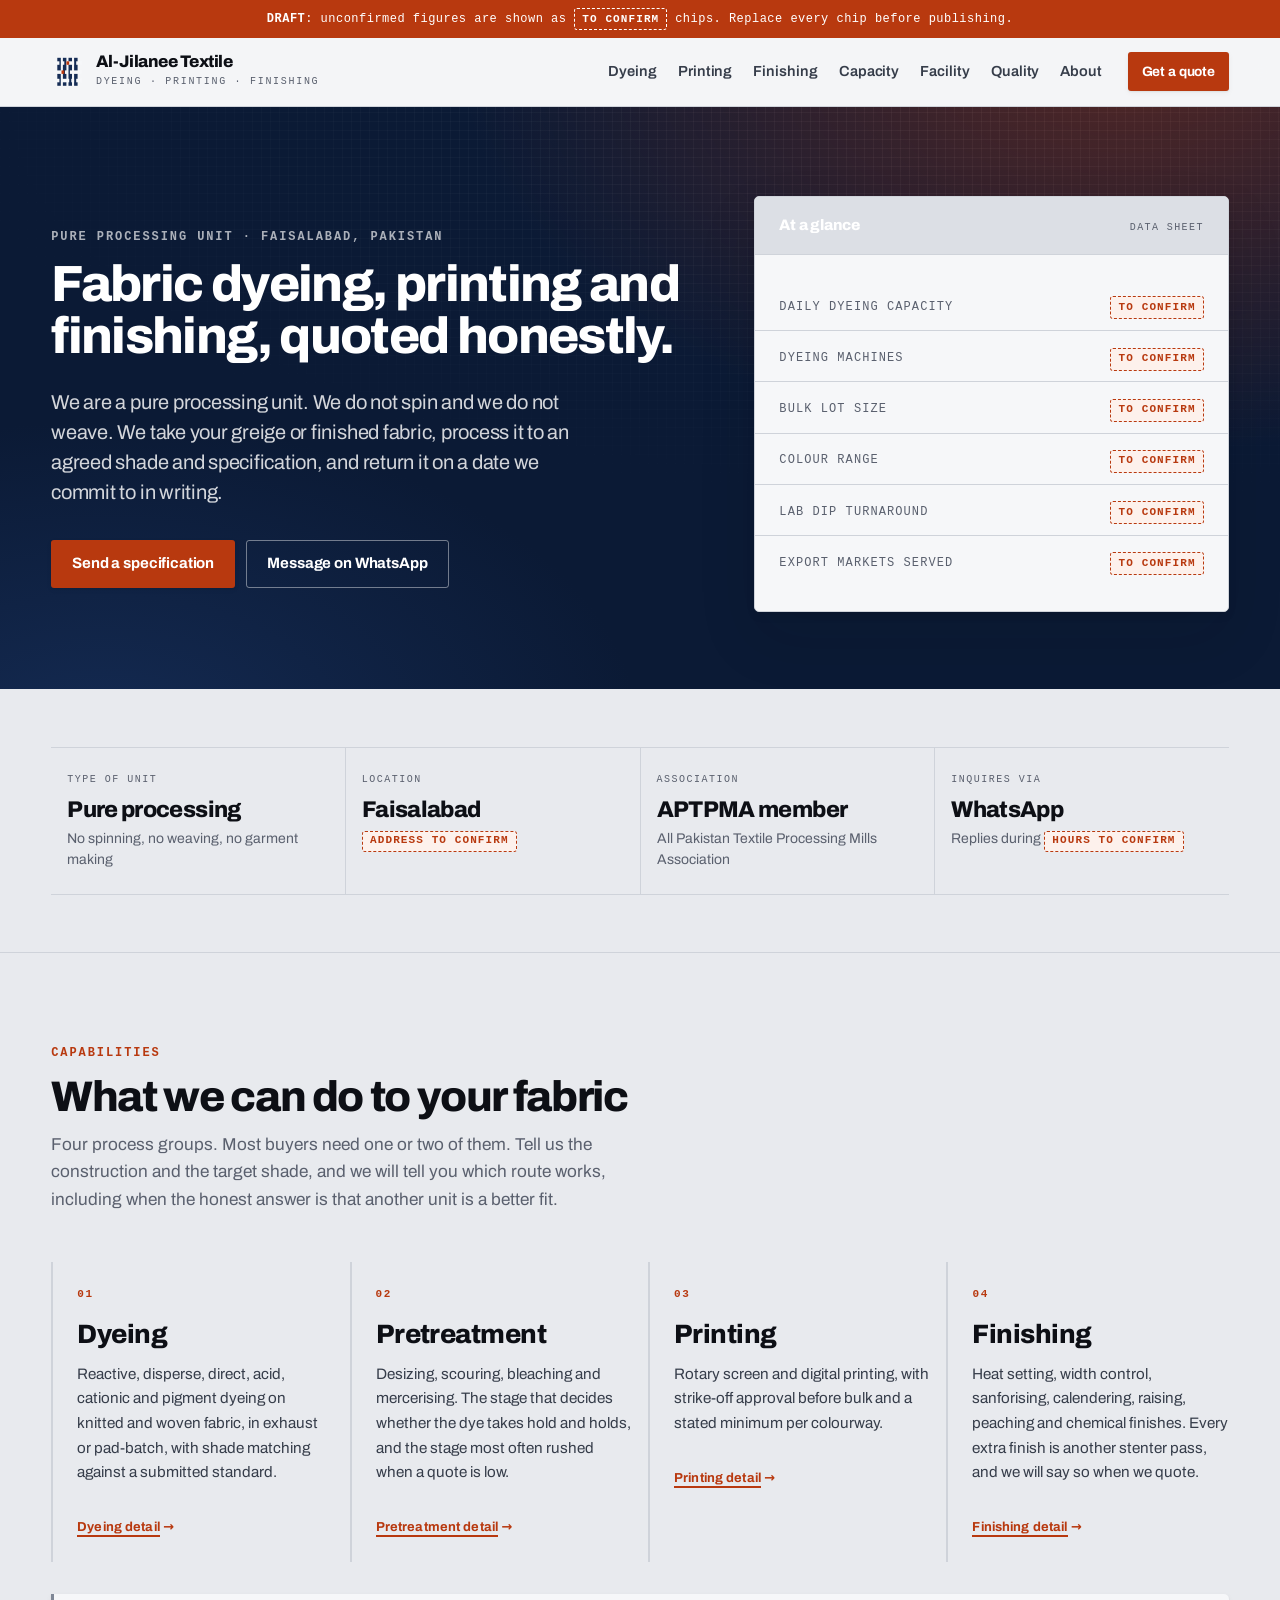
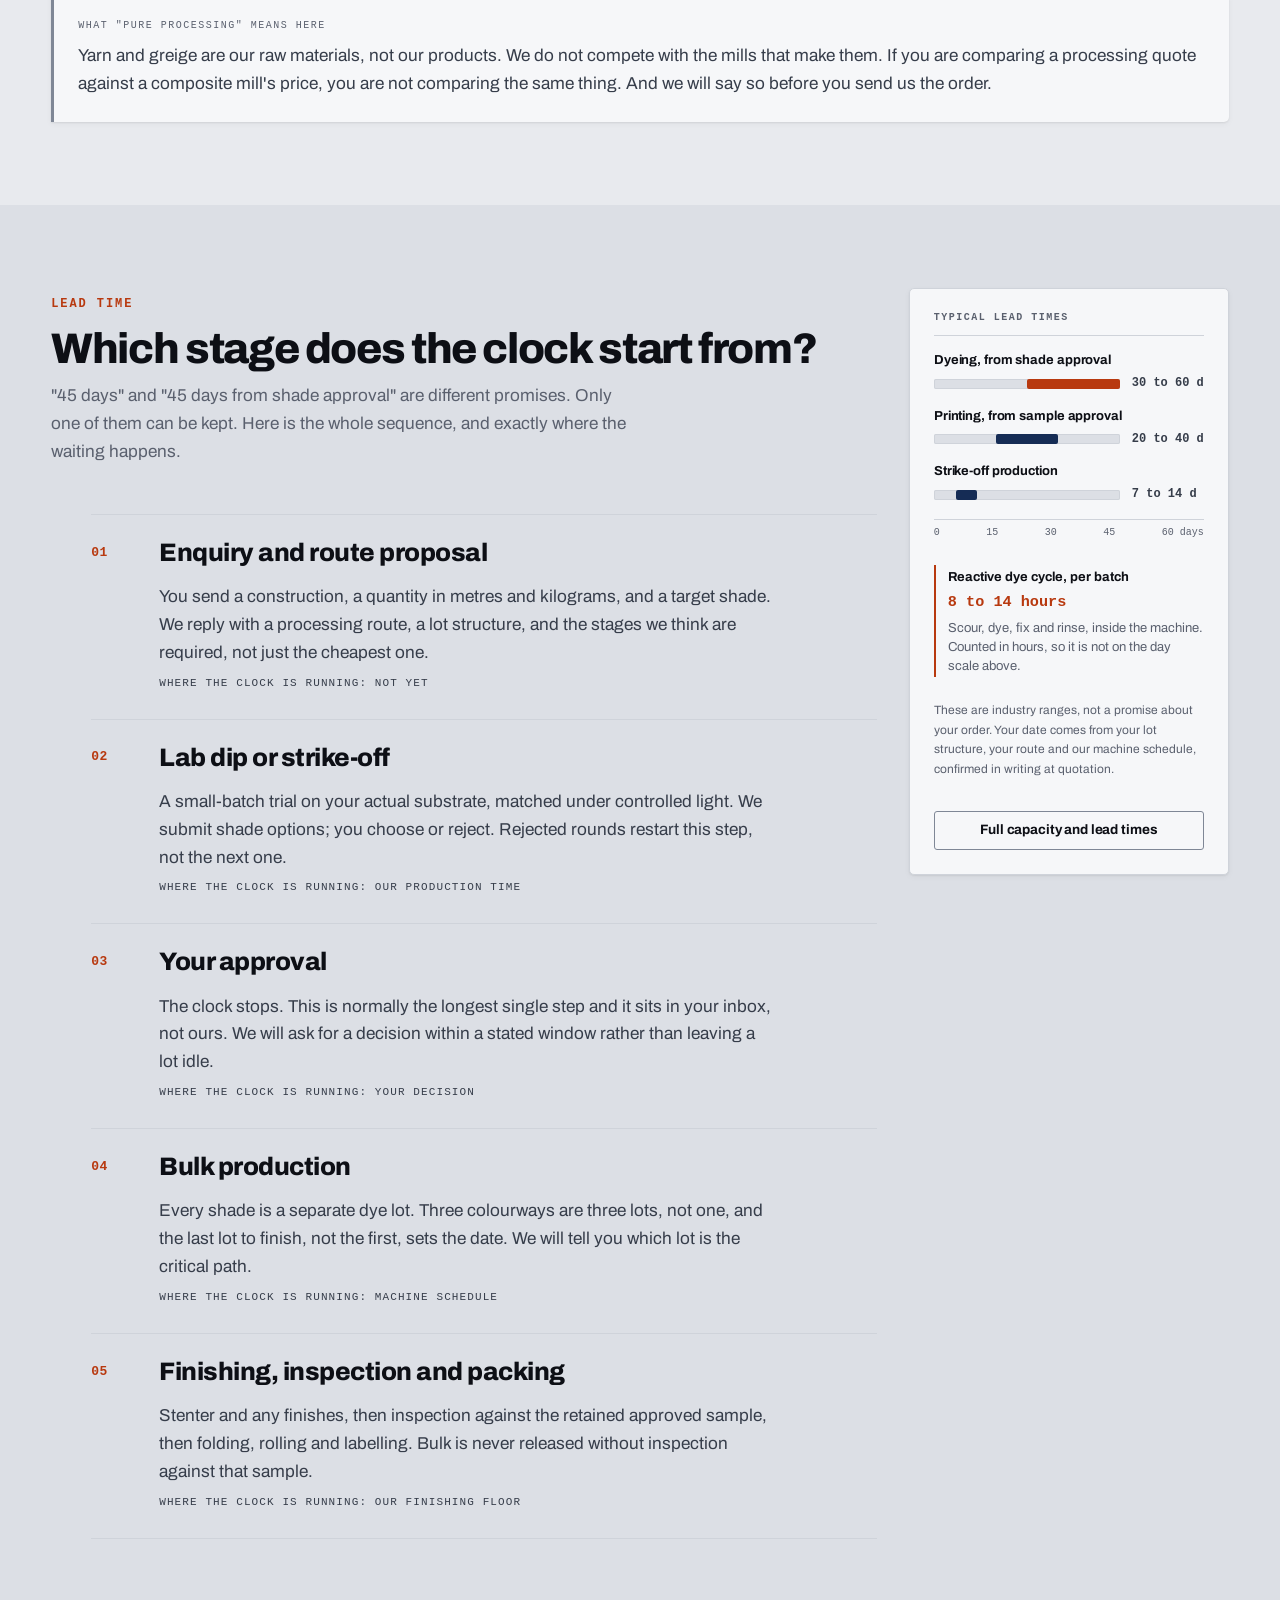
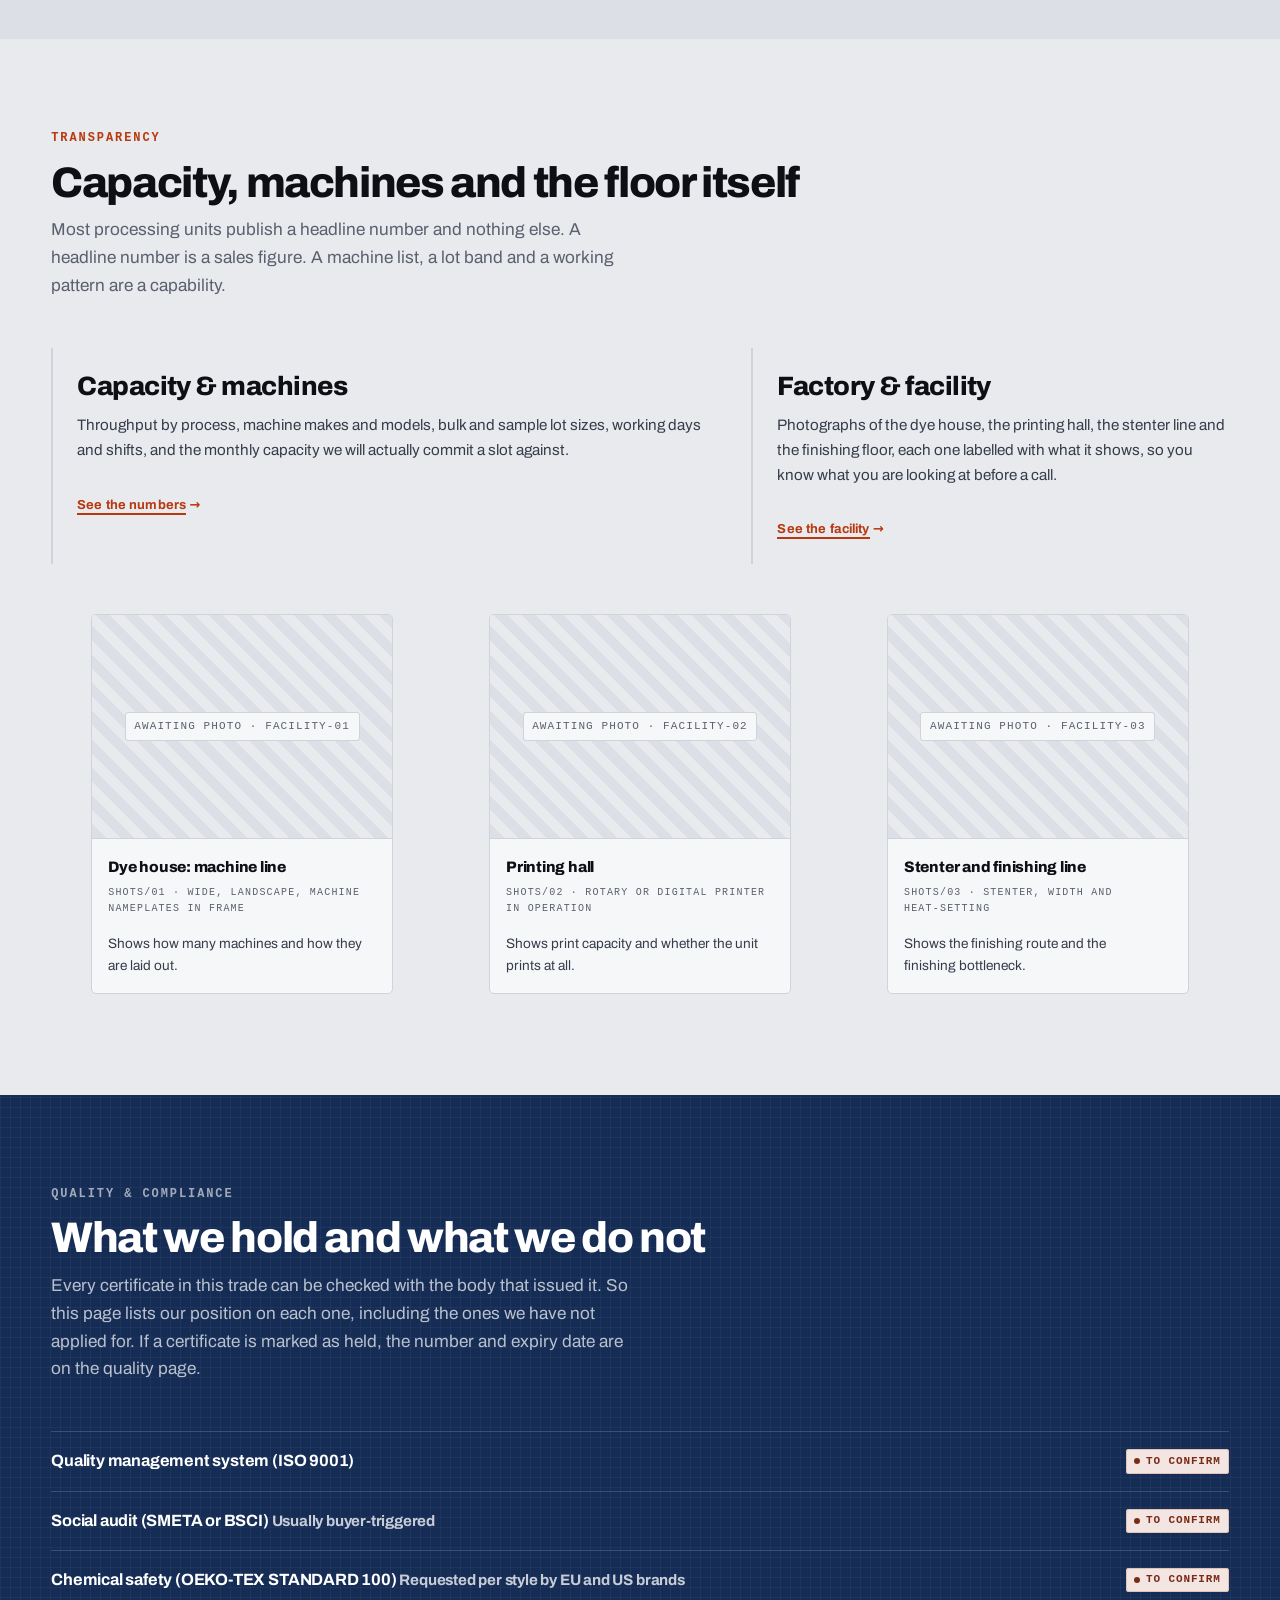
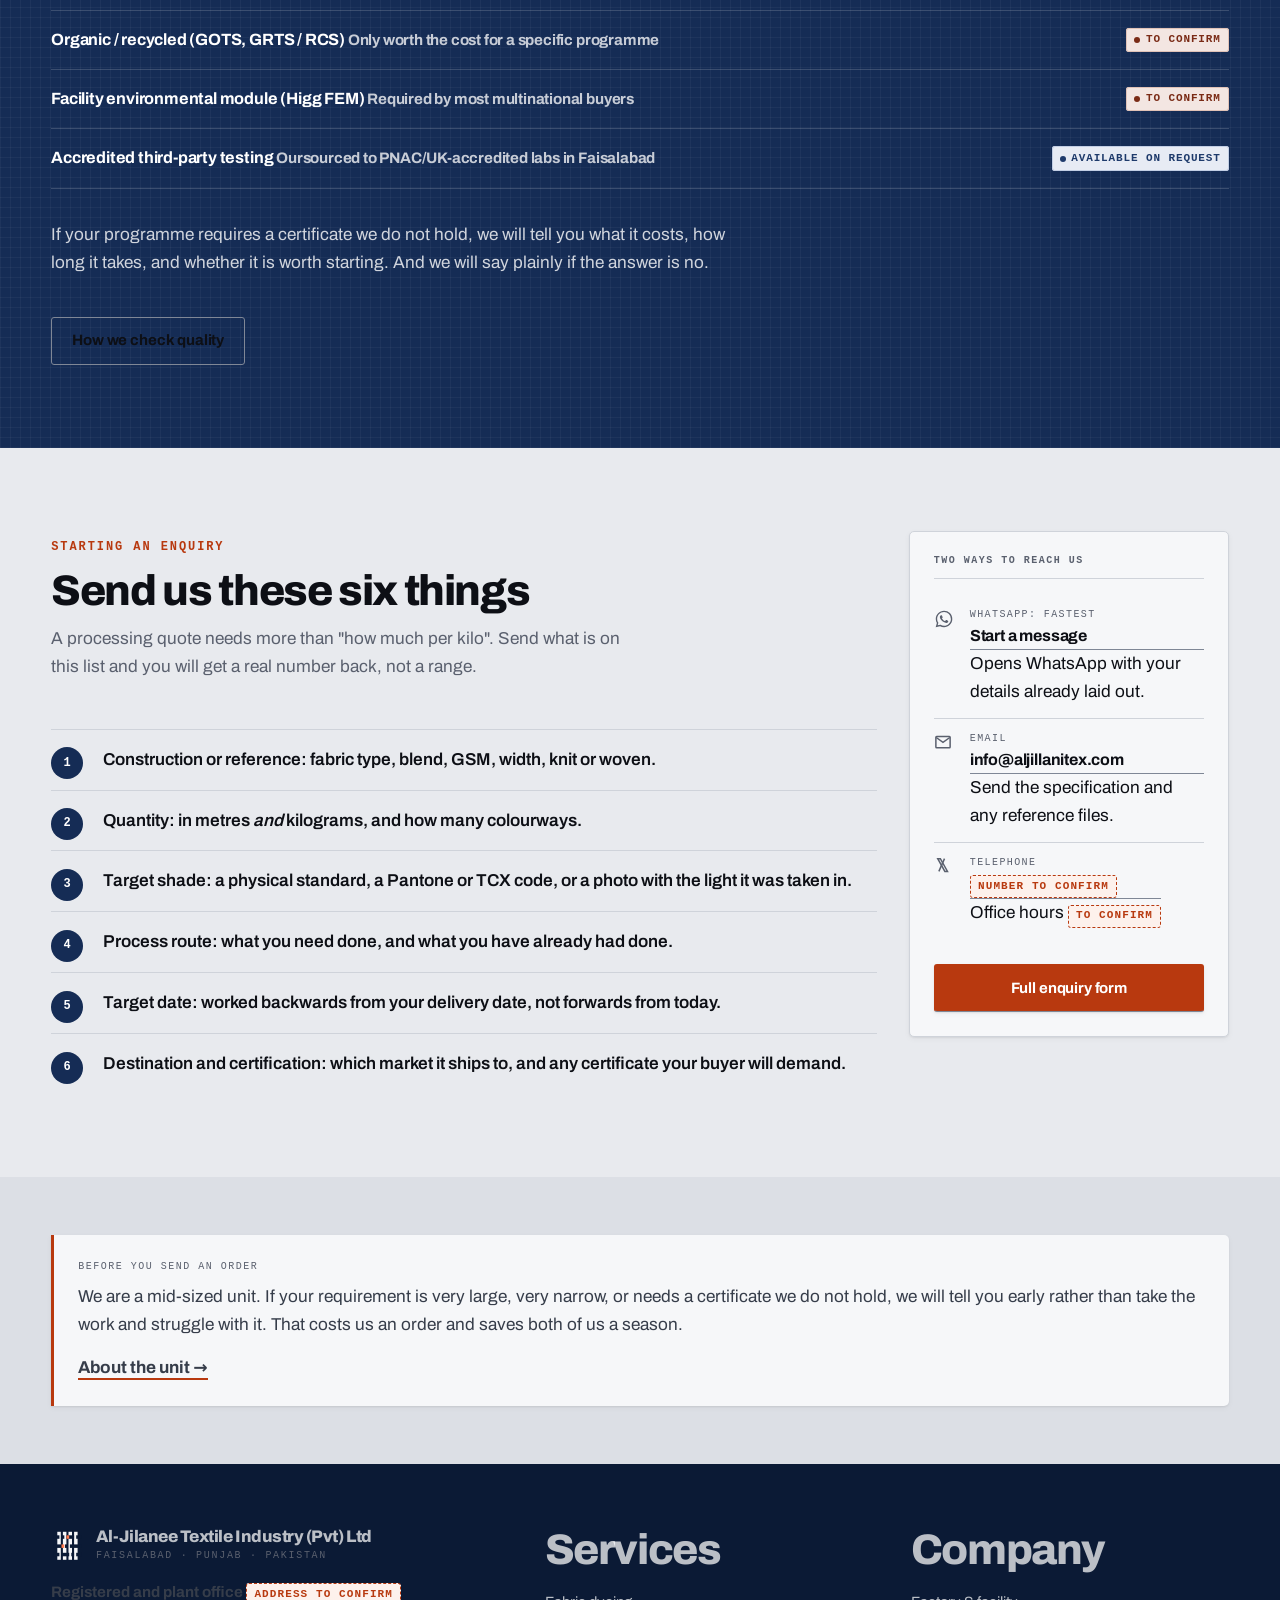
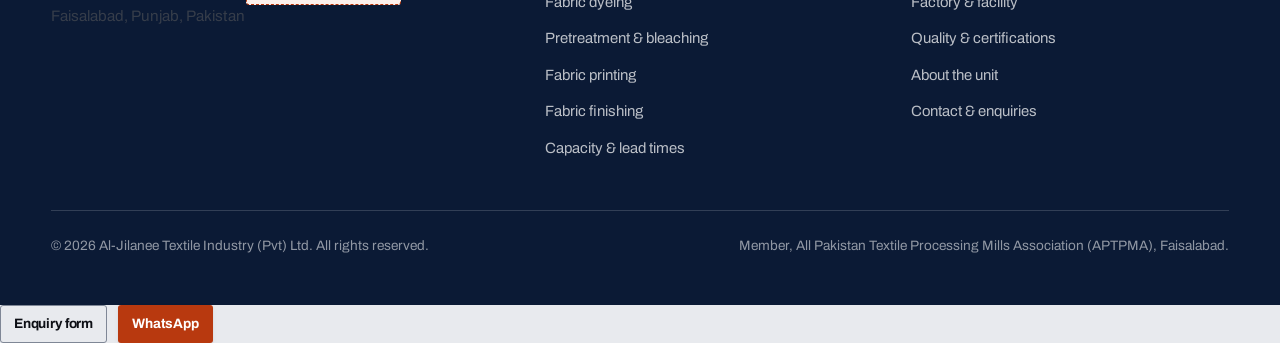
==== commit 806c14d6: "cycle-01: fix mobile overflow, tap targets, manifest palette, heading order Bugs found by inspection" ====
--- a/index.html
+++ b/index.html
@@ -38,7 +38,7 @@
 <meta property="og:url" content="https://www.aljillanitex.com/">
 <meta property="og:title" content="Fabric Dyeing, Printing &amp; Finishing in Faisalabad | Al-Jilanee Textile">
 <meta property="og:description" content="A pure processing unit in Faisalabad. Published capacity, machines, lead times and certifications, including the ones we do not hold.">
-<!-- EDIT: produce assets/img/og-default.png at 1200x630. See CLIENT-CHECKLIST.md -->
+<!-- og-default.png exists at 1200x630 and is verified. Replace it when real photography is available. See docs/CLIENT-CHECKLIST.md -->
 <meta property="og:image" content="https://www.aljillanitex.com/assets/img/og-default.png">
 <meta property="og:image:width" content="1200">
 <meta property="og:image:height" content="630">
--- a/assets/css/site.css
+++ b/assets/css/site.css
@@ -158,10 +158,15 @@
 .stack { display: flex; flex-direction: column; gap: var(--s4); }
 
 .grid { display: grid; gap: var(--s5); }
-.grid-2 { display: grid; gap: var(--s6); grid-template-columns: 1fr; }
-.grid-3 { display: grid; gap: var(--s5); grid-template-columns: 1fr; }
+/* Every track is minmax(0,...), never a bare 1fr. A bare 1fr track has an
+   automatic minimum of min-content, so a wide scrollable table inside a
+   .table-wrap still stretches the column instead of scrolling inside it.
+   That pushed finishing.html and capacity.html 121px and 52px past the
+   right edge of a 390px screen. Verified fixed at 390px. */
+.grid-2 { display: grid; gap: var(--s6); grid-template-columns: minmax(0,1fr); }
+.grid-3 { display: grid; gap: var(--s5); grid-template-columns: minmax(0,1fr); }
 .grid-4 { display: grid; gap: var(--s4); grid-template-columns: repeat(2, minmax(0,1fr)); }
-.grid-sidebar { display: grid; gap: var(--s6); grid-template-columns: 1fr; }
+.grid-sidebar { display: grid; gap: var(--s6); grid-template-columns: minmax(0,1fr); }
 
 @media (min-width: 48rem) {
   .grid-2 { grid-template-columns: repeat(2, minmax(0,1fr)); }
@@ -170,7 +175,7 @@
   .grid-sidebar { grid-template-columns: minmax(0,1fr) 20rem; align-items: start; }
 }
 @media (min-width: 64rem) {
-  .grid-2 { grid-template-columns: 7fr 5fr; }          /* asymmetric, not 50/50 */
+  .grid-2 { grid-template-columns: minmax(0,7fr) minmax(0,5fr); } /* asymmetric, not 50/50 */
   .grid-3 { grid-template-columns: repeat(3, minmax(0,1fr)); }
 }
 
@@ -346,7 +351,7 @@
     radial-gradient(70% 90% at 8% 108%, rgba(21,44,85,.9) 0%, transparent 60%);
 }
 .hero h1 { color: #fff; margin-bottom: var(--s5); }
-.hero__grid { display: grid; gap: var(--s7); grid-template-columns: 1fr; align-items: start; }
+.hero__grid { display: grid; gap: var(--s7); grid-template-columns: minmax(0,1fr); align-items: start; }
 .hero__note { color: rgba(255,255,255,.76); font-size: var(--t-small); max-width: 56ch; }
 .hero__actions { display: flex; flex-wrap: wrap; gap: .7rem; margin-top: var(--s6); }
 .hero .btn--ghost { color: #fff; border-color: rgba(255,255,255,.42); }
@@ -396,7 +401,7 @@
 
 /* --- 11. Fact strip ------------------------------------------------------ */
 
-.factstrip { display: grid; grid-template-columns: 1fr; gap: 1px; background: var(--line); border-block: 1px solid var(--line); }
+.factstrip { display: grid; grid-template-columns: minmax(0,1fr); gap: 1px; background: var(--line); border-block: 1px solid var(--line); }
 .fact { background: var(--paper); padding: var(--s5) var(--s5) var(--s5) var(--s4); }
 .fact__k { display: block; font-family: var(--mono); font-size: .625rem; letter-spacing: .15em; text-transform: uppercase; color: var(--ink-3); margin-bottom: .55rem; }
 /* .fact__v is the headline value. .fact__n is the line that supports it.
@@ -433,11 +438,15 @@
   font-family: var(--mono); font-size: .6875rem; font-weight: 700;
   letter-spacing: .15em; color: var(--signal); margin-bottom: var(--s4);
 }
-.card h3 {
+.card h2, .card h3 {
   font-size: clamp(1.3rem, 1.1rem + .7vw, 1.7rem);
   margin-bottom: var(--s3);
   transition: color .16s ease;
 }
+/* capacity.html opens with three peer cards directly under the h1, with no
+   section heading above them, so they carry h2. The selector is widened to
+   match rather than restyling those cards smaller than their siblings. */
+.card--toplevel h2 { margin-bottom: var(--s3); }
 .card--link:hover h3 { color: var(--signal); }
 .card p { color: var(--ink-2); font-size: .95rem; }
 .card__foot { margin-top: var(--s4); font-size: .8125rem; font-weight: 700; color: var(--signal); letter-spacing: .01em; }
@@ -541,7 +550,7 @@
 .timeline__row--key .timeline__fill { background: var(--signal); }
 .timeline__val { font-family: var(--mono); font-size: .8125rem; font-weight: 600; color: var(--ink-2); white-space: nowrap; }
 @media (max-width: 47.99rem) {
-  .timeline__row { grid-template-columns: 1fr; }
+  .timeline__row { grid-template-columns: minmax(0,1fr); }
   .timeline__val { order: 3; }
 }
 
@@ -558,7 +567,7 @@
 .deflist__row + .deflist__row { border-top: 1px solid var(--line); }
 .deflist__row > :first-child { font-weight: 700; font-size: .95rem; letter-spacing: -.01em; }
 .deflist__row > :last-child { color: var(--ink-2); font-size: .95rem; }
-@media (max-width: 40rem) { .deflist__row { grid-template-columns: 1fr; gap: var(--s2); } }
+@media (max-width: 40rem) { .deflist__row { grid-template-columns: minmax(0,1fr); gap: var(--s2); } }
 
 /* --- 17. Tables ---------------------------------------------------------- */
 
@@ -609,7 +618,12 @@
   border: 1px dashed var(--signal);
   border-radius: var(--r);
   padding: .1rem .45rem;
-  white-space: nowrap;
+  max-width: 100%;
+  /* white-space: nowrap was here. It made this chip 1159px wide on about.html
+     when a long instruction was typed into it, which pushed that whole page
+     788px past the right edge of a 390px screen. The owner edits these chips,
+     so the chip must not be able to force the page wider than the screen no
+     matter what text goes into it. */
 }
 
 /* A dash in a data cell means "not stated yet", which is a different
@@ -695,7 +709,7 @@
 }
 .keyvalue__k { font-weight: 700; color: #fff; font-size: 1.02rem; letter-spacing: -.012em; }
 .keyvalue__n { font-size: .95rem; color: rgba(255,255,255,.76); margin-top: .15rem; }
-@media (max-width: 40rem) { .keyvalue__row { grid-template-columns: 1fr; } }
+@media (max-width: 40rem) { .keyvalue__row { grid-template-columns: minmax(0,1fr); } }
 
 /* --- 21. QA accordion ---------------------------------------------------- */
 
@@ -852,7 +866,7 @@
 /* --- 26. Form ------------------------------------------------------------ */
 
 .form { display: grid; gap: var(--s5); }
-.form__row { display: grid; gap: var(--s5); grid-template-columns: 1fr; }
+.form__row { display: grid; gap: var(--s5); grid-template-columns: minmax(0,1fr); }
 @media (min-width: 48rem) { .form__row { grid-template-columns: repeat(2, minmax(0,1fr)); } }
 .field { display: flex; flex-direction: column; gap: .4rem; }
 .field--full { grid-column: 1 / -1; }
@@ -904,11 +918,31 @@
 
 .wa-bar { display: flex; flex-wrap: wrap; gap: .7rem; }
 
-/* --- 29. Footer ---------------------------------------------------------- */
-
+/* --- 30. Tap target size (WCAG 2.2 SC 2.5.8, AA) ---------------------------
+   Measured on a 390px screen: the arrow links, the footer links and the
+   breadcrumb were 16 to 20px tall, against a 24px minimum. None of them sit
+   inline in a sentence, so the "inline exception" does not apply and these
+   were real failures on all nine pages.
+
+   The fix is a pseudo-element that grows the hit area to at least 24px while
+   leaving the visible box, the type size and the spacing exactly as they
+   were. 4px of extension each side. Footer links have a .55rem row gap, so
+   extended boxes meet but do not overlap. */
+
+.crumbs a, .footer-links a, a.link-arrow { position: relative; }
+.crumbs a::after,
+.footer-links a::after,
+a.link-arrow::after {
+  content: "";
+  position: absolute;
+  left: -6px; right: -6px;
+  top: -4px; bottom: -4px;
+}
+
+/* --- 29. Footer ---------------------------------------------------------- */
 .site-footer { background: var(--indigo-deep); color: rgba(255,255,255,.72); padding-block: var(--s8) var(--s6); }
-.footer-grid { display: grid; gap: var(--s7); grid-template-columns: 1fr; }
-@media (min-width: 48rem) { .footer-grid { grid-template-columns: 1.4fr 1fr 1fr; } }
+.footer-grid { display: grid; gap: var(--s7); grid-template-columns: minmax(0,1fr); }
+@media (min-width: 48rem) { .footer-grid { grid-template-columns: minmax(0,1.4fr) minmax(0,1fr) minmax(0,1fr); } }
 .site-footer h3 { color: #fff; font-size: .95rem; letter-spacing: -.01em; margin-bottom: var(--s4); }
 .footer-links { list-style: none; margin: 0; padding: 0; display: grid; gap: .55rem; }
 .footer-links a { text-decoration: none; color: rgba(255,255,255,.72); font-size: .93rem; }
